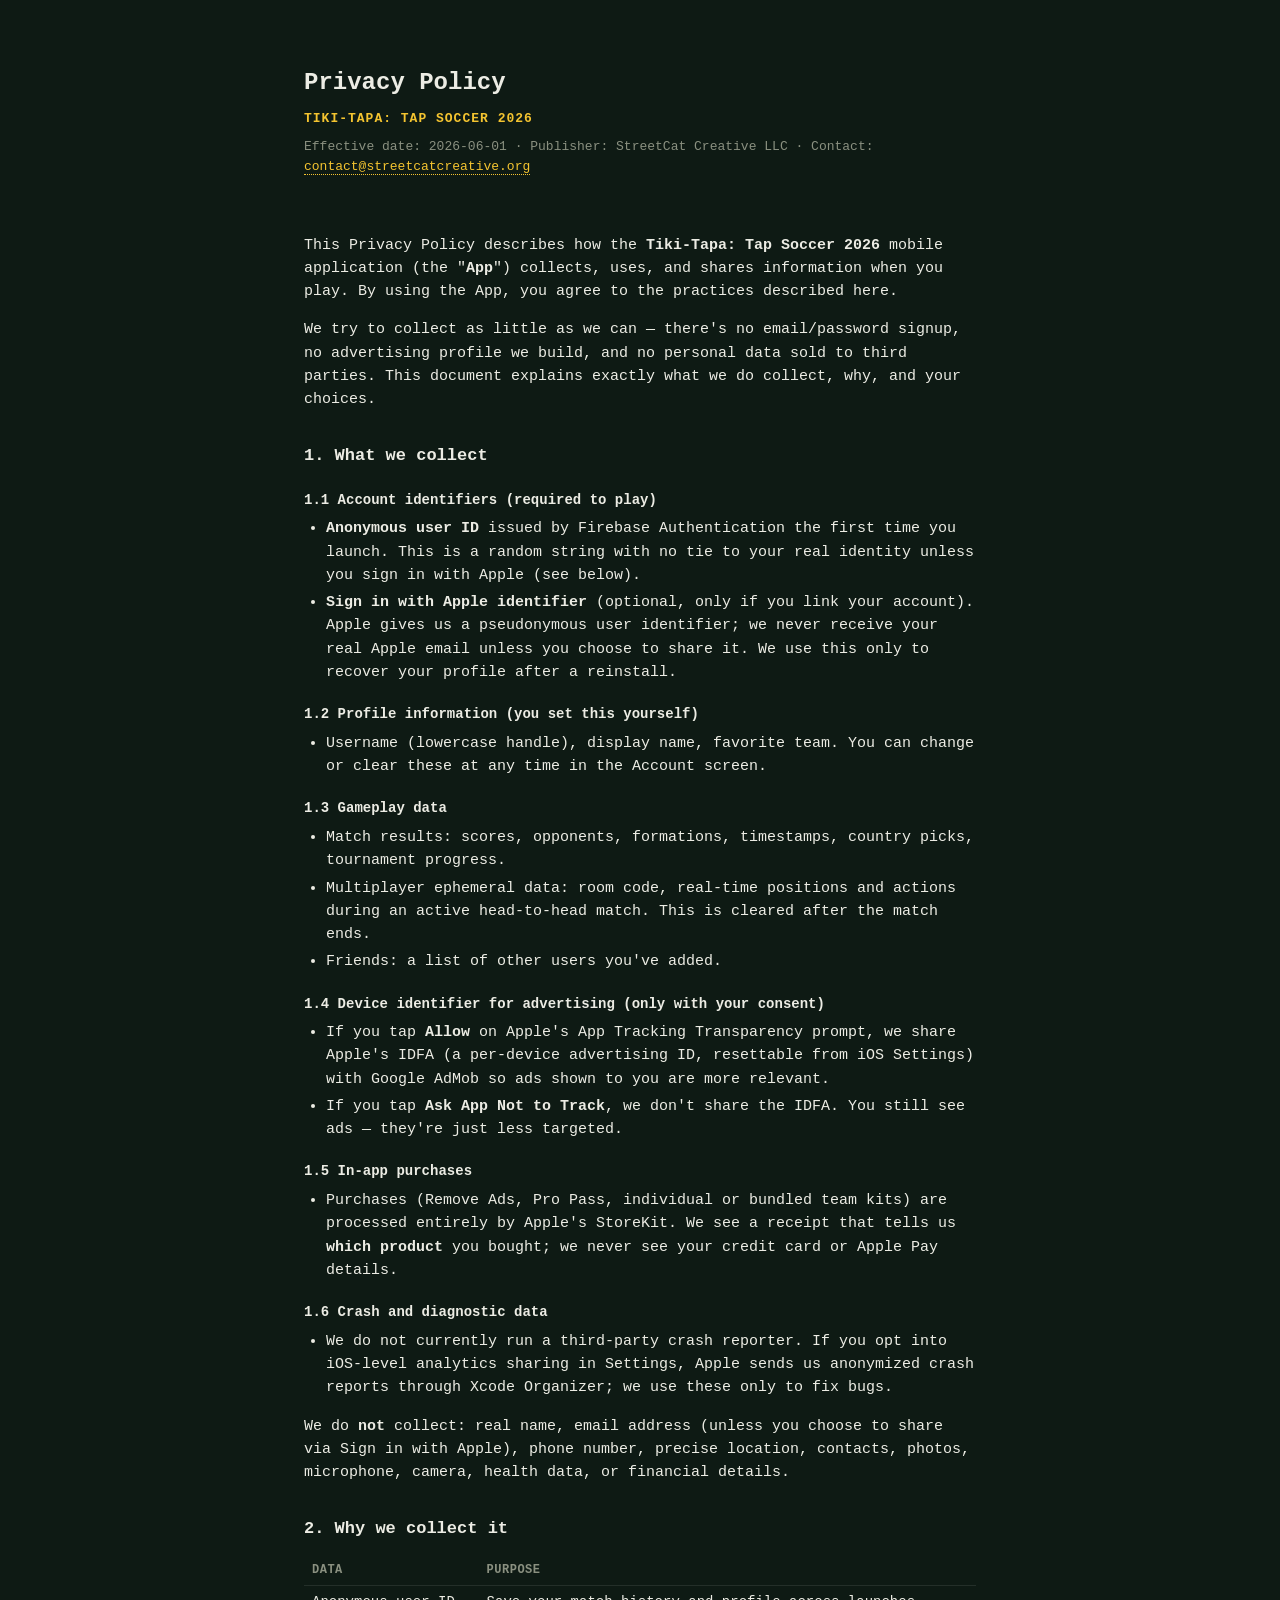
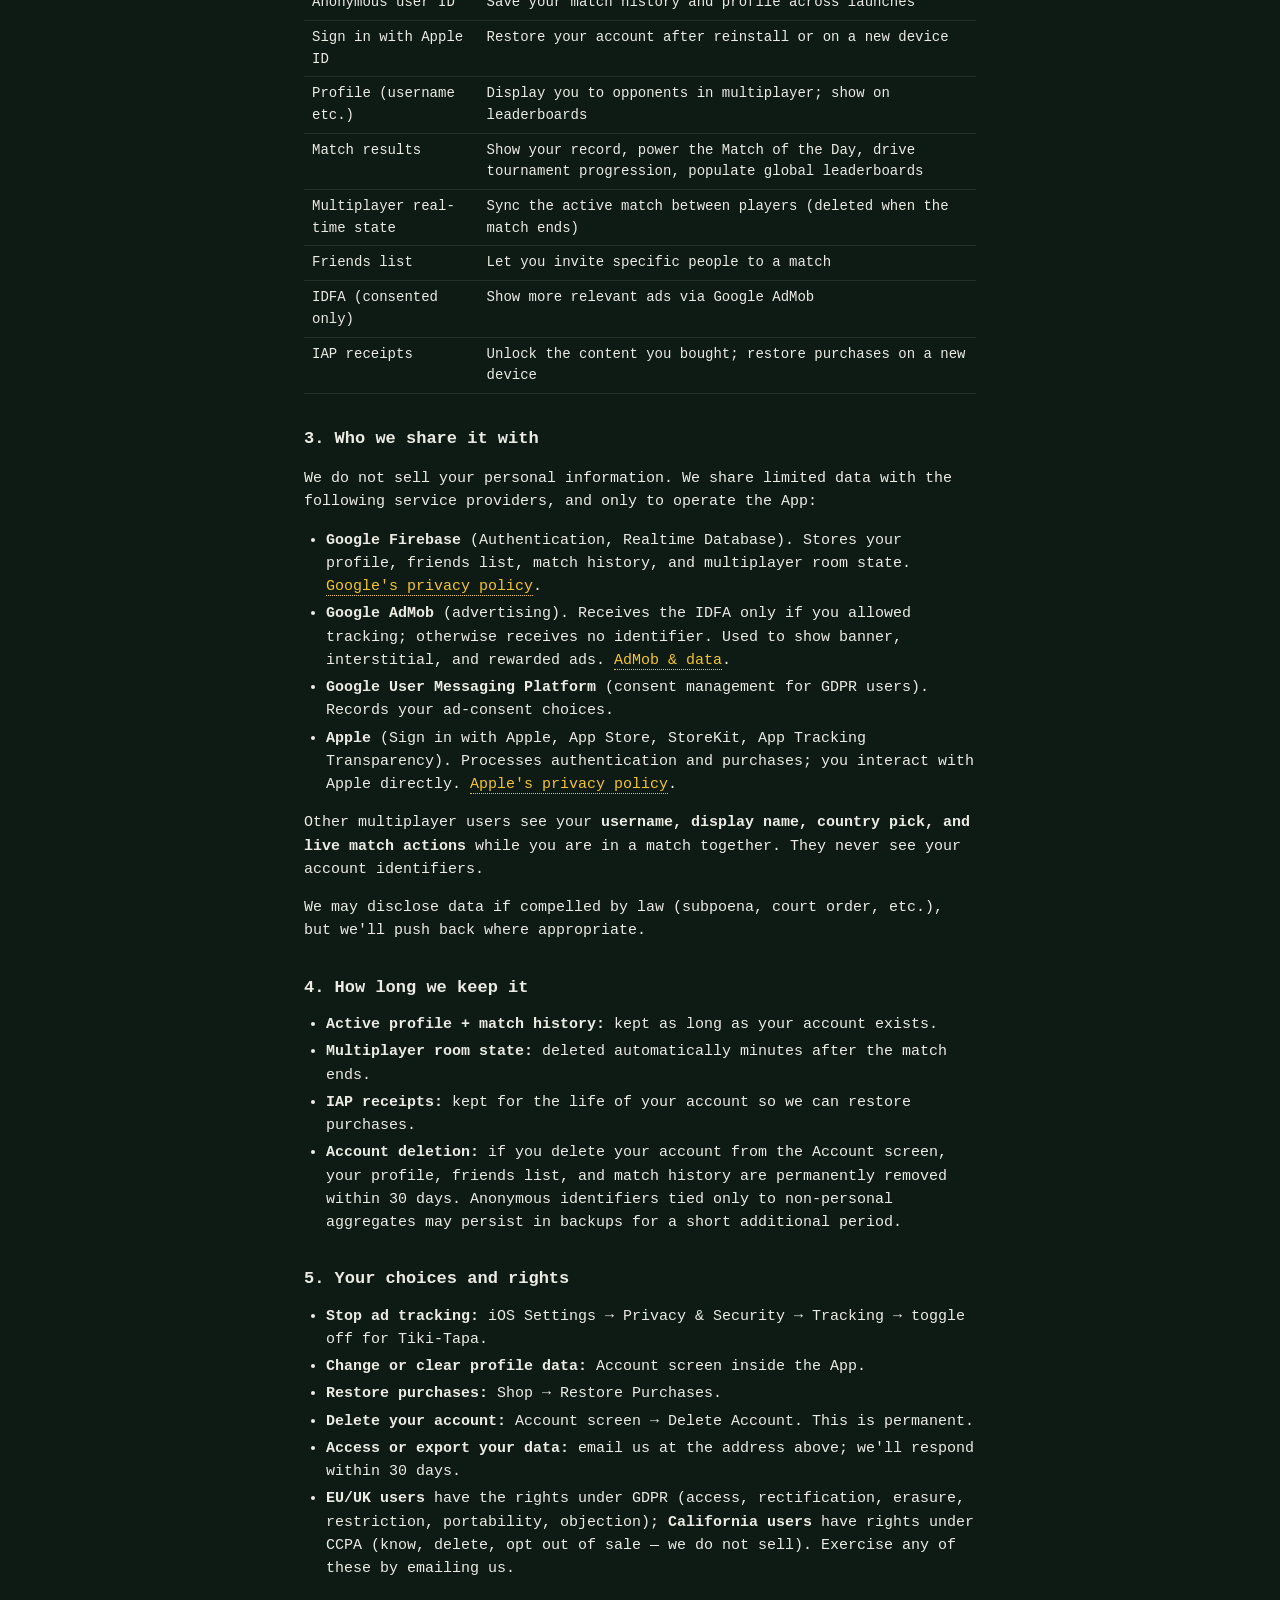
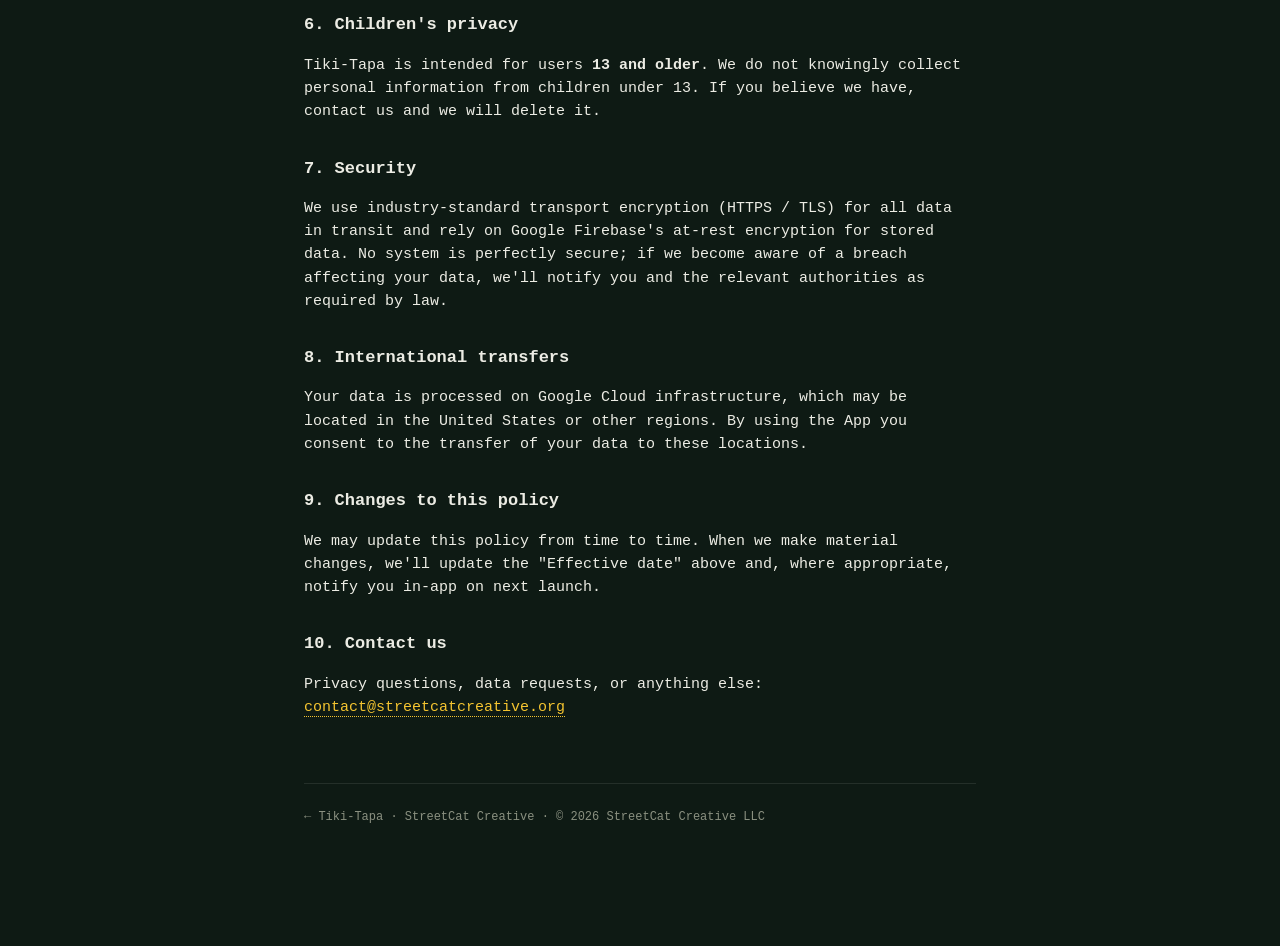
==== tikitapa/privacy.html @ 46bbc490 "Initial site: LLC landing + Tiki-Tapa page + privacy policy" ====
<!DOCTYPE html>
<html lang="en">
<head>
  <meta charset="UTF-8">
  <meta name="viewport" content="width=device-width, initial-scale=1.0">
  <title>Privacy Policy — Tiki-Tapa: Tap Soccer 2026</title>
  <meta name="description" content="How Tiki-Tapa: Tap Soccer 2026 collects, uses, and shares information.">
  <meta name="theme-color" content="#0e1a14">
  <link rel="stylesheet" href="/styles.css">
</head>
<body>
  <div class="container policy">
    <header class="header">
      <h1>Privacy Policy</h1>
      <p class="tagline">Tiki-Tapa: Tap Soccer 2026</p>
      <p class="effective">
        Effective date: 2026-06-01 ·
        Publisher: StreetCat Creative LLC ·
        Contact: <a href="mailto:contact@streetcatcreative.org">contact@streetcatcreative.org</a>
      </p>
    </header>

    <p>
      This Privacy Policy describes how the <strong>Tiki-Tapa: Tap Soccer 2026</strong> mobile
      application (the &quot;<strong>App</strong>&quot;) collects, uses, and shares information when you play.
      By using the App, you agree to the practices described here.
    </p>

    <p>
      We try to collect as little as we can — there's no email/password signup, no advertising profile we
      build, and no personal data sold to third parties. This document explains exactly what we do collect,
      why, and your choices.
    </p>

    <h2>1. What we collect</h2>

    <h3>1.1 Account identifiers (required to play)</h3>
    <ul>
      <li><strong>Anonymous user ID</strong> issued by Firebase Authentication the first time you launch.
        This is a random string with no tie to your real identity unless you sign in with Apple (see below).</li>
      <li><strong>Sign in with Apple identifier</strong> (optional, only if you link your account). Apple
        gives us a pseudonymous user identifier; we never receive your real Apple email unless you choose
        to share it. We use this only to recover your profile after a reinstall.</li>
    </ul>

    <h3>1.2 Profile information (you set this yourself)</h3>
    <ul>
      <li>Username (lowercase handle), display name, favorite team. You can change or clear these at any
        time in the Account screen.</li>
    </ul>

    <h3>1.3 Gameplay data</h3>
    <ul>
      <li>Match results: scores, opponents, formations, timestamps, country picks, tournament progress.</li>
      <li>Multiplayer ephemeral data: room code, real-time positions and actions during an active
        head-to-head match. This is cleared after the match ends.</li>
      <li>Friends: a list of other users you've added.</li>
    </ul>

    <h3>1.4 Device identifier for advertising (only with your consent)</h3>
    <ul>
      <li>If you tap <strong>Allow</strong> on Apple's App Tracking Transparency prompt, we share Apple's
        IDFA (a per-device advertising ID, resettable from iOS Settings) with Google AdMob so ads shown
        to you are more relevant.</li>
      <li>If you tap <strong>Ask App Not to Track</strong>, we don't share the IDFA. You still see
        ads — they're just less targeted.</li>
    </ul>

    <h3>1.5 In-app purchases</h3>
    <ul>
      <li>Purchases (Remove Ads, Pro Pass, individual or bundled team kits) are processed entirely by
        Apple's StoreKit. We see a receipt that tells us <strong>which product</strong> you bought; we never
        see your credit card or Apple Pay details.</li>
    </ul>

    <h3>1.6 Crash and diagnostic data</h3>
    <ul>
      <li>We do not currently run a third-party crash reporter. If you opt into iOS-level analytics
        sharing in Settings, Apple sends us anonymized crash reports through Xcode Organizer; we use
        these only to fix bugs.</li>
    </ul>

    <p>
      We do <strong>not</strong> collect: real name, email address (unless you choose to share via
      Sign in with Apple), phone number, precise location, contacts, photos, microphone, camera,
      health data, or financial details.
    </p>

    <h2>2. Why we collect it</h2>
    <table>
      <thead>
        <tr><th>Data</th><th>Purpose</th></tr>
      </thead>
      <tbody>
        <tr><td>Anonymous user ID</td><td>Save your match history and profile across launches</td></tr>
        <tr><td>Sign in with Apple ID</td><td>Restore your account after reinstall or on a new device</td></tr>
        <tr><td>Profile (username etc.)</td><td>Display you to opponents in multiplayer; show on leaderboards</td></tr>
        <tr><td>Match results</td><td>Show your record, power the Match of the Day, drive tournament progression, populate global leaderboards</td></tr>
        <tr><td>Multiplayer real-time state</td><td>Sync the active match between players (deleted when the match ends)</td></tr>
        <tr><td>Friends list</td><td>Let you invite specific people to a match</td></tr>
        <tr><td>IDFA (consented only)</td><td>Show more relevant ads via Google AdMob</td></tr>
        <tr><td>IAP receipts</td><td>Unlock the content you bought; restore purchases on a new device</td></tr>
      </tbody>
    </table>

    <h2>3. Who we share it with</h2>
    <p>
      We do not sell your personal information. We share limited data with the following service providers,
      and only to operate the App:
    </p>
    <ul>
      <li><strong>Google Firebase</strong> (Authentication, Realtime Database). Stores your profile,
        friends list, match history, and multiplayer room state.
        <a href="https://policies.google.com/privacy" rel="noopener">Google's privacy policy</a>.</li>
      <li><strong>Google AdMob</strong> (advertising). Receives the IDFA only if you allowed tracking;
        otherwise receives no identifier. Used to show banner, interstitial, and rewarded ads.
        <a href="https://support.google.com/admob/answer/6128543" rel="noopener">AdMob &amp; data</a>.</li>
      <li><strong>Google User Messaging Platform</strong> (consent management for GDPR users). Records
        your ad-consent choices.</li>
      <li><strong>Apple</strong> (Sign in with Apple, App Store, StoreKit, App Tracking Transparency).
        Processes authentication and purchases; you interact with Apple directly.
        <a href="https://www.apple.com/legal/privacy/" rel="noopener">Apple's privacy policy</a>.</li>
    </ul>
    <p>
      Other multiplayer users see your <strong>username, display name, country pick, and live match actions</strong>
      while you are in a match together. They never see your account identifiers.
    </p>
    <p>
      We may disclose data if compelled by law (subpoena, court order, etc.), but we'll push back where appropriate.
    </p>

    <h2>4. How long we keep it</h2>
    <ul>
      <li><strong>Active profile + match history:</strong> kept as long as your account exists.</li>
      <li><strong>Multiplayer room state:</strong> deleted automatically minutes after the match ends.</li>
      <li><strong>IAP receipts:</strong> kept for the life of your account so we can restore purchases.</li>
      <li><strong>Account deletion:</strong> if you delete your account from the Account screen, your
        profile, friends list, and match history are permanently removed within 30 days. Anonymous
        identifiers tied only to non-personal aggregates may persist in backups for a short additional period.</li>
    </ul>

    <h2>5. Your choices and rights</h2>
    <ul>
      <li><strong>Stop ad tracking:</strong> iOS Settings → Privacy &amp; Security → Tracking → toggle off
        for Tiki-Tapa.</li>
      <li><strong>Change or clear profile data:</strong> Account screen inside the App.</li>
      <li><strong>Restore purchases:</strong> Shop → Restore Purchases.</li>
      <li><strong>Delete your account:</strong> Account screen → Delete Account. This is permanent.</li>
      <li><strong>Access or export your data:</strong> email us at the address above; we'll respond
        within 30 days.</li>
      <li><strong>EU/UK users</strong> have the rights under GDPR (access, rectification, erasure,
        restriction, portability, objection); <strong>California users</strong> have rights under CCPA
        (know, delete, opt out of sale — we do not sell). Exercise any of these by emailing us.</li>
    </ul>

    <h2>6. Children's privacy</h2>
    <p>
      Tiki-Tapa is intended for users <strong>13 and older</strong>. We do not knowingly collect personal
      information from children under 13. If you believe we have, contact us and we will delete it.
    </p>

    <h2>7. Security</h2>
    <p>
      We use industry-standard transport encryption (HTTPS / TLS) for all data in transit and rely on
      Google Firebase's at-rest encryption for stored data. No system is perfectly secure; if we become
      aware of a breach affecting your data, we'll notify you and the relevant authorities as required
      by law.
    </p>

    <h2>8. International transfers</h2>
    <p>
      Your data is processed on Google Cloud infrastructure, which may be located in the United States
      or other regions. By using the App you consent to the transfer of your data to these locations.
    </p>

    <h2>9. Changes to this policy</h2>
    <p>
      We may update this policy from time to time. When we make material changes, we'll update the
      &quot;Effective date&quot; above and, where appropriate, notify you in-app on next launch.
    </p>

    <h2>10. Contact us</h2>
    <p>
      Privacy questions, data requests, or anything else:
      <a href="mailto:contact@streetcatcreative.org">contact@streetcatcreative.org</a>
    </p>

    <footer class="footer">
      <a href="/tikitapa/">← Tiki-Tapa</a> ·
      <a href="/">StreetCat Creative</a> ·
      © 2026 StreetCat Creative LLC
    </footer>
  </div>
</body>
</html>
---- styles.css ----
/* StreetCat Creative — shared styles
 *
 * Single CSS file for the whole site. No framework, no build step. Edit and push.
 * Palette is intentionally close to (but distinct from) the Tiki-Tapa app's UI so
 * the studio site feels related without literally being the game.
 */

:root {
  --bg:        #0e1a14;     /* deep dark green-black */
  --bg-card:   rgba(255, 255, 255, 0.04);
  --border:    rgba(255, 255, 255, 0.09);
  --text:      #ECECE4;
  --text-dim:  #8A9080;
  --accent:    #F4C430;     /* warm yellow */
  --link:      #F4C430;
  --link-hover:#FFE066;
}

* { box-sizing: border-box; }

html, body {
  margin: 0;
  padding: 0;
  background: var(--bg);
  color: var(--text);
  font-family: 'JetBrains Mono', ui-monospace, 'SF Mono', Menlo, Monaco, Consolas, monospace;
  font-size: 15px;
  line-height: 1.55;
  -webkit-font-smoothing: antialiased;
}

a {
  color: var(--link);
  text-decoration: none;
  border-bottom: 1px dotted var(--link);
  transition: color 0.15s, border-color 0.15s;
}
a:hover { color: var(--link-hover); border-color: var(--link-hover); }

.container {
  max-width: 720px;
  margin: 0 auto;
  padding: 64px 24px 96px;
}

.header { margin-bottom: 56px; }
.brand {
  font-size: 28px;
  font-weight: 800;
  letter-spacing: 0.5px;
  margin: 0 0 4px;
}
.tagline {
  color: var(--accent);
  font-size: 13px;
  font-weight: 600;
  letter-spacing: 1px;
  text-transform: uppercase;
  margin: 0;
}

.section { margin-bottom: 48px; }
.section h2 {
  font-size: 12px;
  font-weight: 700;
  letter-spacing: 1.5px;
  color: var(--text-dim);
  text-transform: uppercase;
  margin: 0 0 16px;
}

.lede {
  font-size: 17px;
  line-height: 1.6;
  margin: 0 0 16px;
}

.card {
  background: var(--bg-card);
  border: 1px solid var(--border);
  border-radius: 10px;
  padding: 20px;
  margin-bottom: 12px;
}
.card h3 {
  margin: 0 0 4px;
  font-size: 18px;
  font-weight: 700;
}
.card .meta {
  color: var(--text-dim);
  font-size: 12px;
  letter-spacing: 0.5px;
  text-transform: uppercase;
  margin: 0 0 12px;
}
.card p { margin: 0 0 12px; }
.card p:last-child { margin-bottom: 0; }

.status {
  display: inline-block;
  font-size: 11px;
  font-weight: 700;
  letter-spacing: 1px;
  text-transform: uppercase;
  padding: 4px 10px;
  border-radius: 4px;
  background: rgba(244, 196, 48, 0.15);
  color: var(--accent);
  border: 1px solid rgba(244, 196, 48, 0.35);
}

.divider {
  border: 0;
  border-top: 1px solid var(--border);
  margin: 48px 0;
}

.footer {
  color: var(--text-dim);
  font-size: 12px;
  margin-top: 64px;
  border-top: 1px solid var(--border);
  padding-top: 24px;
}
.footer a { color: var(--text-dim); border-bottom-color: transparent; }
.footer a:hover { color: var(--text); border-bottom-color: var(--text-dim); }

/* Privacy policy body — typographic restyle for long-form */
.policy h1 { font-size: 24px; margin: 0 0 8px; }
.policy h2 {
  text-transform: none;
  letter-spacing: 0;
  color: var(--text);
  font-size: 17px;
  margin-top: 32px;
  margin-bottom: 12px;
}
.policy h3 {
  font-size: 14px;
  margin-top: 20px;
  margin-bottom: 6px;
}
.policy ul, .policy ol { padding-left: 22px; margin: 0 0 12px; }
.policy li { margin-bottom: 4px; }
.policy table {
  border-collapse: collapse;
  width: 100%;
  margin: 12px 0;
  font-size: 14px;
}
.policy th, .policy td {
  text-align: left;
  padding: 6px 8px;
  border-bottom: 1px solid var(--border);
  vertical-align: top;
}
.policy th { color: var(--text-dim); font-weight: 700; font-size: 12px; text-transform: uppercase; letter-spacing: 0.5px; }
.policy .effective { color: var(--text-dim); font-size: 13px; margin: 8px 0 24px; }

@media (max-width: 520px) {
  .container { padding: 40px 18px 64px; }
  .brand { font-size: 24px; }
  .lede { font-size: 16px; }
}
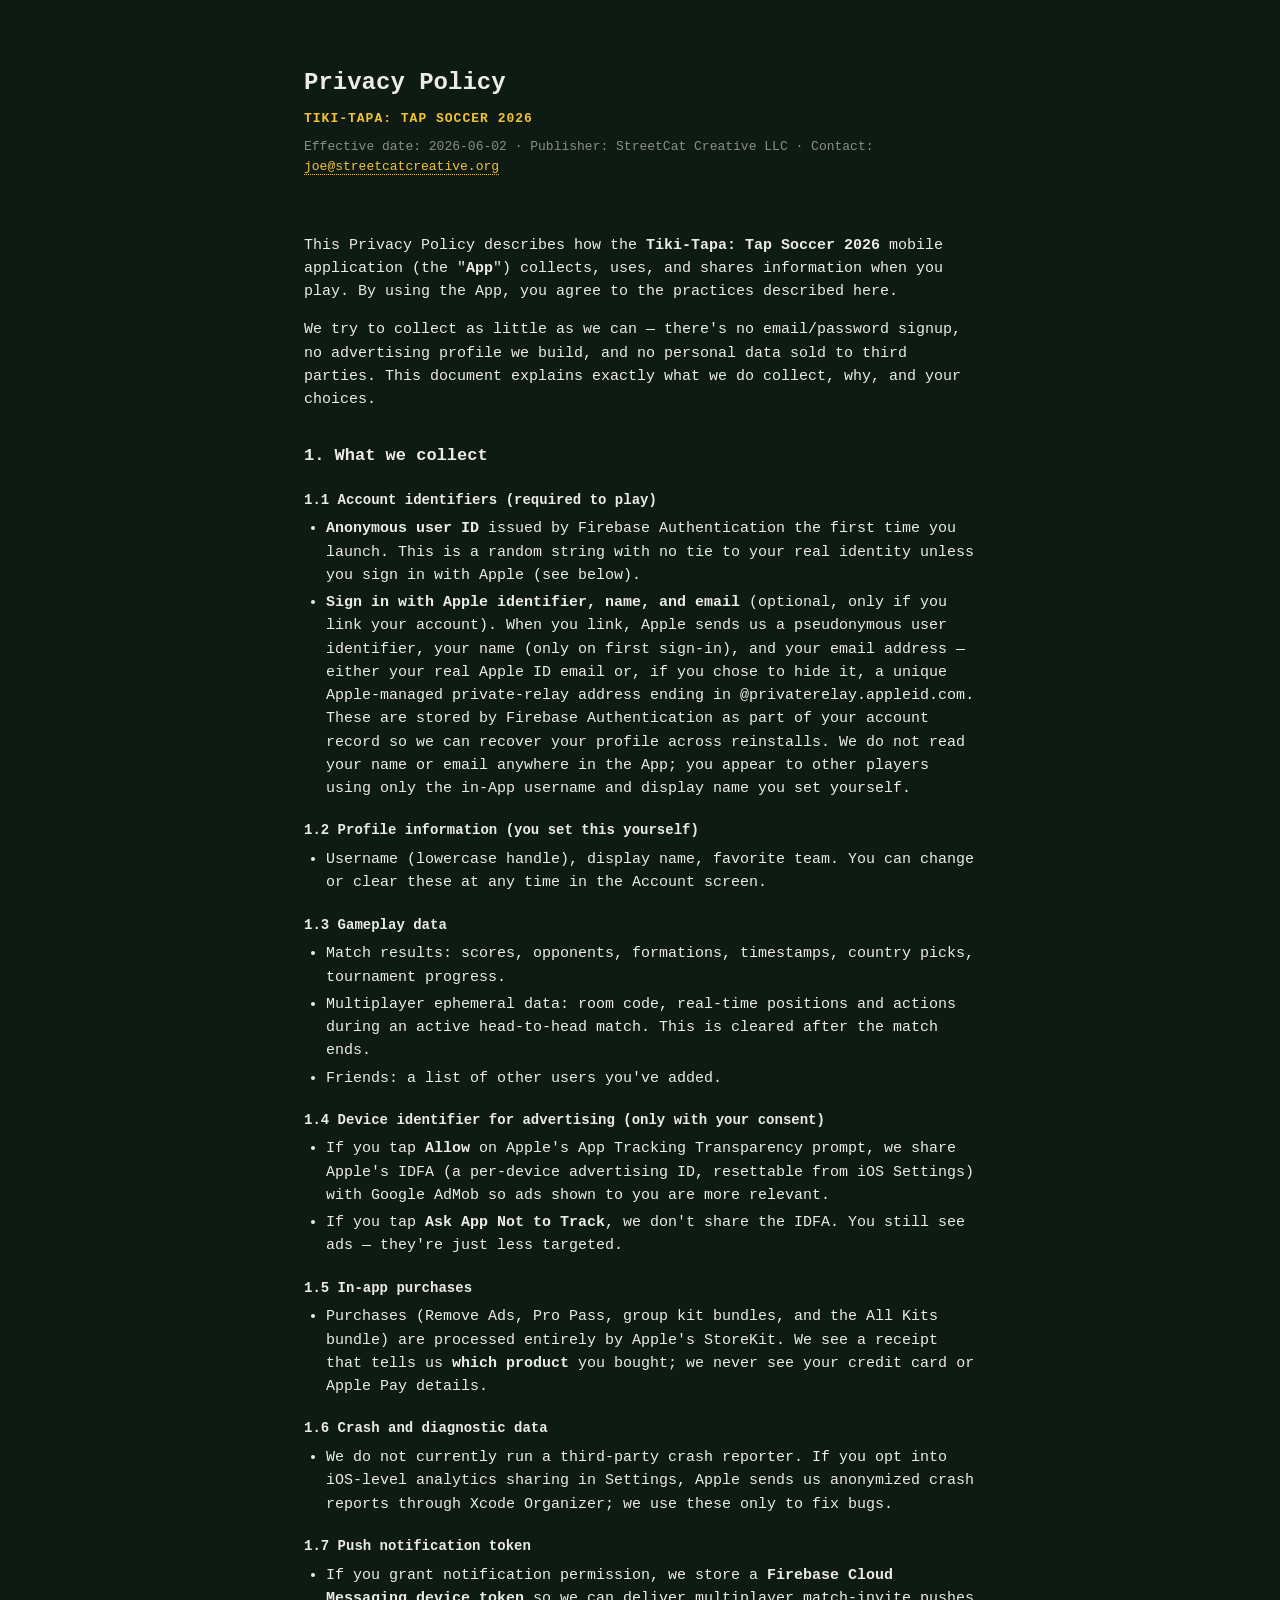
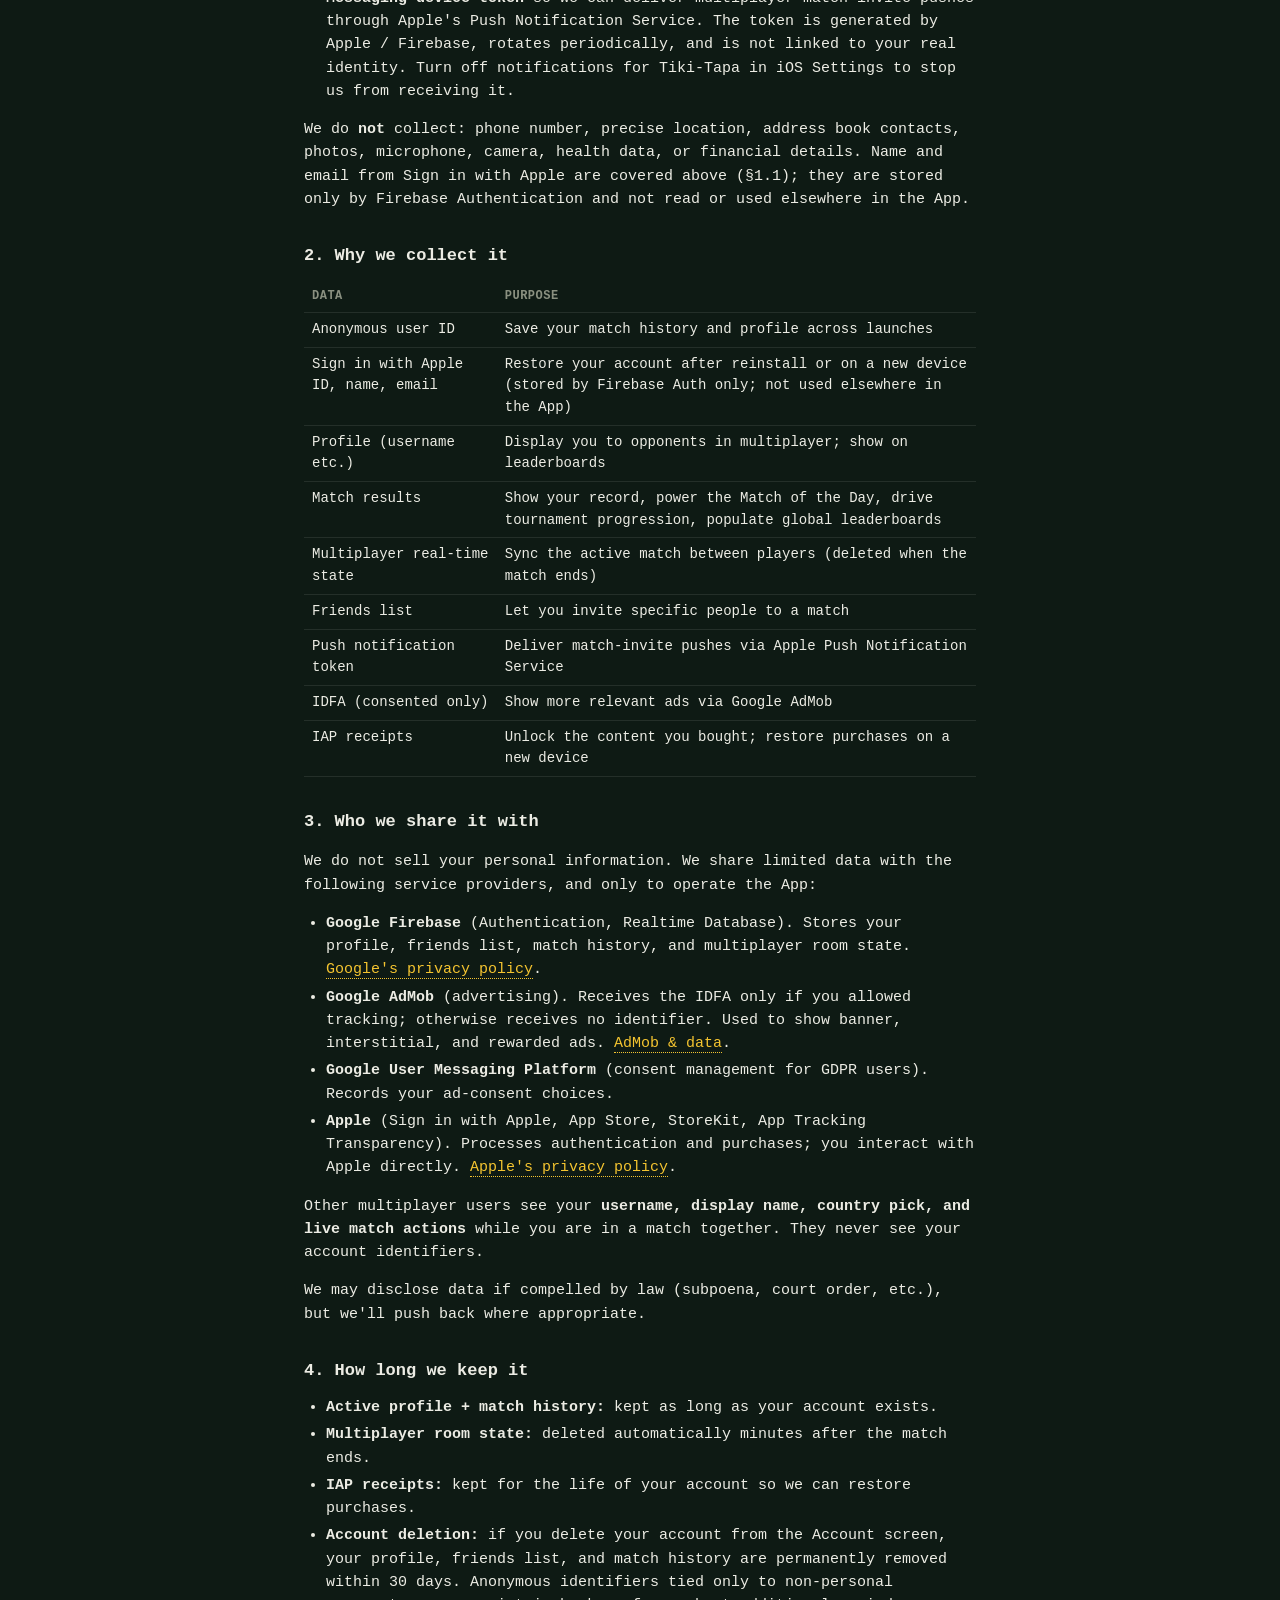
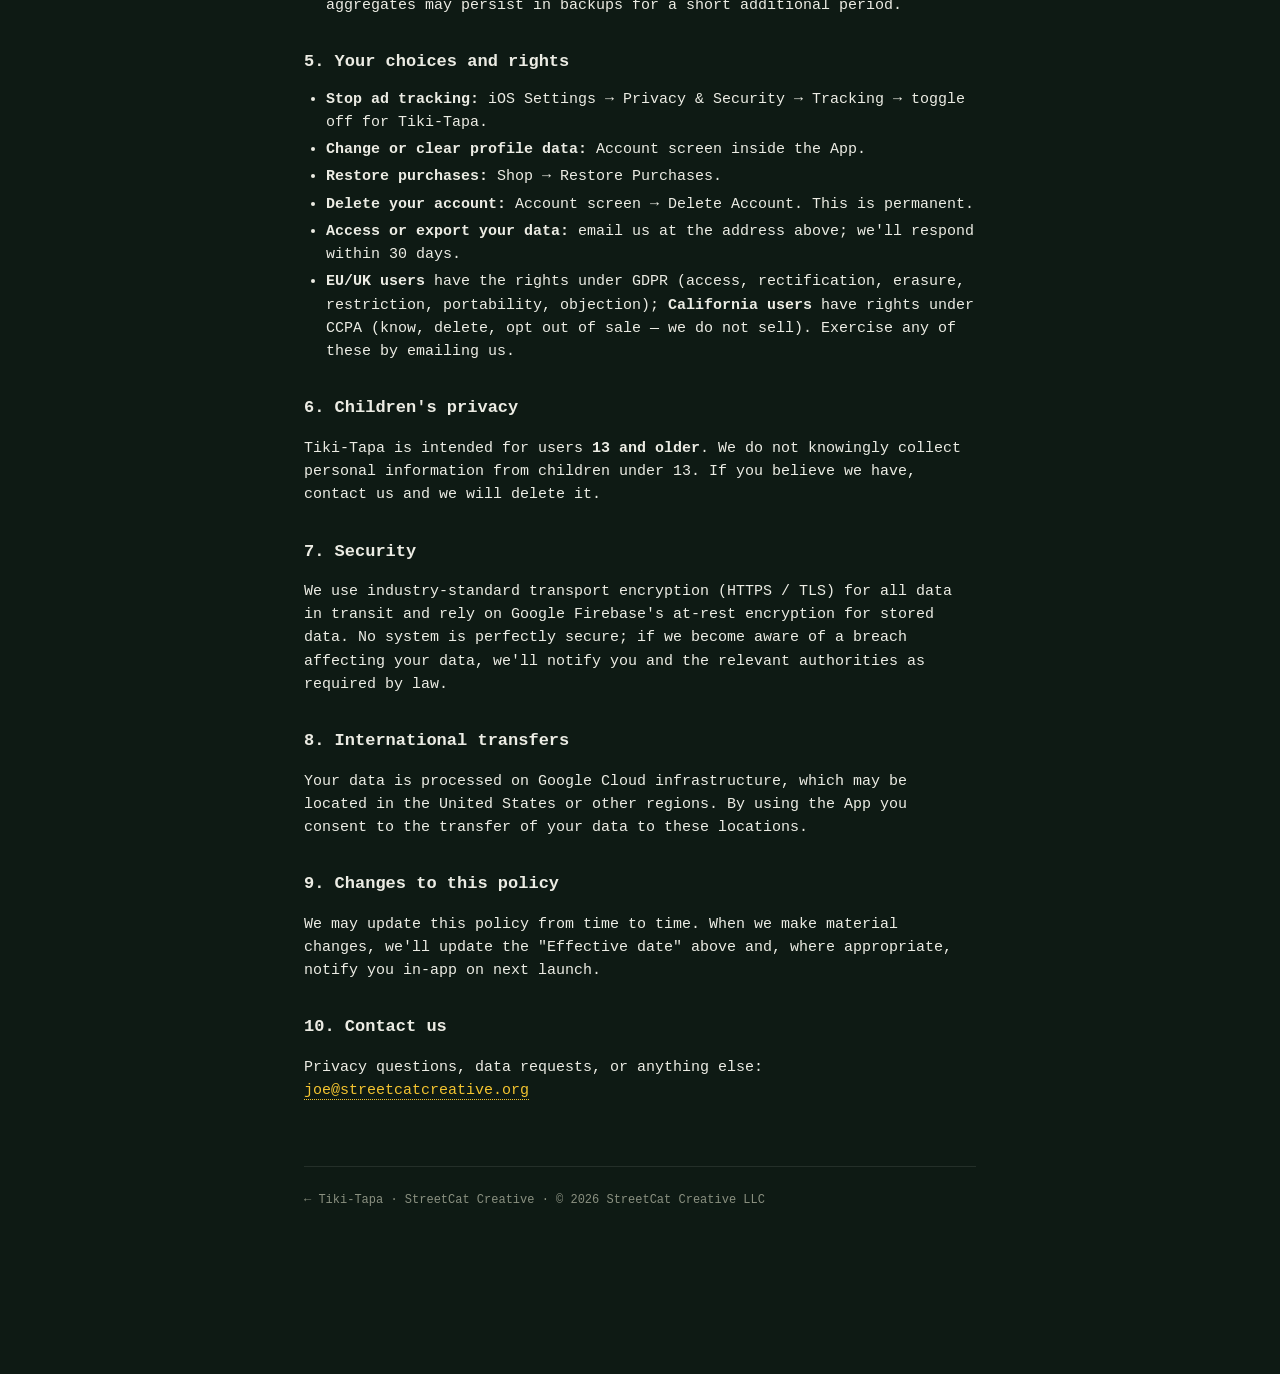
==== commit 33cc9013: "Update privacy policy + activate app-ads.txt - Privacy: bump effective date, switch contact to joe@s" ====
--- a/tikitapa/privacy.html
+++ b/tikitapa/privacy.html
@@ -14,9 +14,9 @@
       <h1>Privacy Policy</h1>
       <p class="tagline">Tiki-Tapa: Tap Soccer 2026</p>
       <p class="effective">
-        Effective date: 2026-06-01 ·
+        Effective date: 2026-06-02 ·
         Publisher: StreetCat Creative LLC ·
-        Contact: <a href="mailto:contact@streetcatcreative.org">contact@streetcatcreative.org</a>
+        Contact: <a href="mailto:joe@streetcatcreative.org">joe@streetcatcreative.org</a>
       </p>
     </header>
 
@@ -38,9 +38,13 @@
     <ul>
       <li><strong>Anonymous user ID</strong> issued by Firebase Authentication the first time you launch.
         This is a random string with no tie to your real identity unless you sign in with Apple (see below).</li>
-      <li><strong>Sign in with Apple identifier</strong> (optional, only if you link your account). Apple
-        gives us a pseudonymous user identifier; we never receive your real Apple email unless you choose
-        to share it. We use this only to recover your profile after a reinstall.</li>
+      <li><strong>Sign in with Apple identifier, name, and email</strong> (optional, only if you link
+        your account). When you link, Apple sends us a pseudonymous user identifier, your name (only
+        on first sign-in), and your email address — either your real Apple ID email or, if you chose
+        to hide it, a unique Apple-managed private-relay address ending in <code>@privaterelay.appleid.com</code>.
+        These are stored by Firebase Authentication as part of your account record so we can recover
+        your profile across reinstalls. We do not read your name or email anywhere in the App; you
+        appear to other players using only the in-App username and display name you set yourself.</li>
     </ul>
 
     <h3>1.2 Profile information (you set this yourself)</h3>
@@ -68,9 +72,9 @@
 
     <h3>1.5 In-app purchases</h3>
     <ul>
-      <li>Purchases (Remove Ads, Pro Pass, individual or bundled team kits) are processed entirely by
-        Apple's StoreKit. We see a receipt that tells us <strong>which product</strong> you bought; we never
-        see your credit card or Apple Pay details.</li>
+      <li>Purchases (Remove Ads, Pro Pass, group kit bundles, and the All Kits bundle) are processed
+        entirely by Apple's StoreKit. We see a receipt that tells us <strong>which product</strong> you
+        bought; we never see your credit card or Apple Pay details.</li>
     </ul>
 
     <h3>1.6 Crash and diagnostic data</h3>
@@ -80,10 +84,20 @@
         these only to fix bugs.</li>
     </ul>
 
-    <p>
-      We do <strong>not</strong> collect: real name, email address (unless you choose to share via
-      Sign in with Apple), phone number, precise location, contacts, photos, microphone, camera,
-      health data, or financial details.
+    <h3>1.7 Push notification token</h3>
+    <ul>
+      <li>If you grant notification permission, we store a <strong>Firebase Cloud Messaging device
+        token</strong> so we can deliver multiplayer match-invite pushes through Apple's Push
+        Notification Service. The token is generated by Apple / Firebase, rotates periodically, and
+        is not linked to your real identity. Turn off notifications for Tiki-Tapa in iOS Settings to
+        stop us from receiving it.</li>
+    </ul>
+
+    <p>
+      We do <strong>not</strong> collect: phone number, precise location, address book contacts,
+      photos, microphone, camera, health data, or financial details. Name and email from Sign in
+      with Apple are covered above (§1.1); they are stored only by Firebase Authentication and not
+      read or used elsewhere in the App.
     </p>
 
     <h2>2. Why we collect it</h2>
@@ -93,11 +107,12 @@
       </thead>
       <tbody>
         <tr><td>Anonymous user ID</td><td>Save your match history and profile across launches</td></tr>
-        <tr><td>Sign in with Apple ID</td><td>Restore your account after reinstall or on a new device</td></tr>
+        <tr><td>Sign in with Apple ID, name, email</td><td>Restore your account after reinstall or on a new device (stored by Firebase Auth only; not used elsewhere in the App)</td></tr>
         <tr><td>Profile (username etc.)</td><td>Display you to opponents in multiplayer; show on leaderboards</td></tr>
         <tr><td>Match results</td><td>Show your record, power the Match of the Day, drive tournament progression, populate global leaderboards</td></tr>
         <tr><td>Multiplayer real-time state</td><td>Sync the active match between players (deleted when the match ends)</td></tr>
         <tr><td>Friends list</td><td>Let you invite specific people to a match</td></tr>
+        <tr><td>Push notification token</td><td>Deliver match-invite pushes via Apple Push Notification Service</td></tr>
         <tr><td>IDFA (consented only)</td><td>Show more relevant ads via Google AdMob</td></tr>
         <tr><td>IAP receipts</td><td>Unlock the content you bought; restore purchases on a new device</td></tr>
       </tbody>
@@ -182,7 +197,7 @@
     <h2>10. Contact us</h2>
     <p>
       Privacy questions, data requests, or anything else:
-      <a href="mailto:contact@streetcatcreative.org">contact@streetcatcreative.org</a>
+      <a href="mailto:joe@streetcatcreative.org">joe@streetcatcreative.org</a>
     </p>
 
     <footer class="footer">
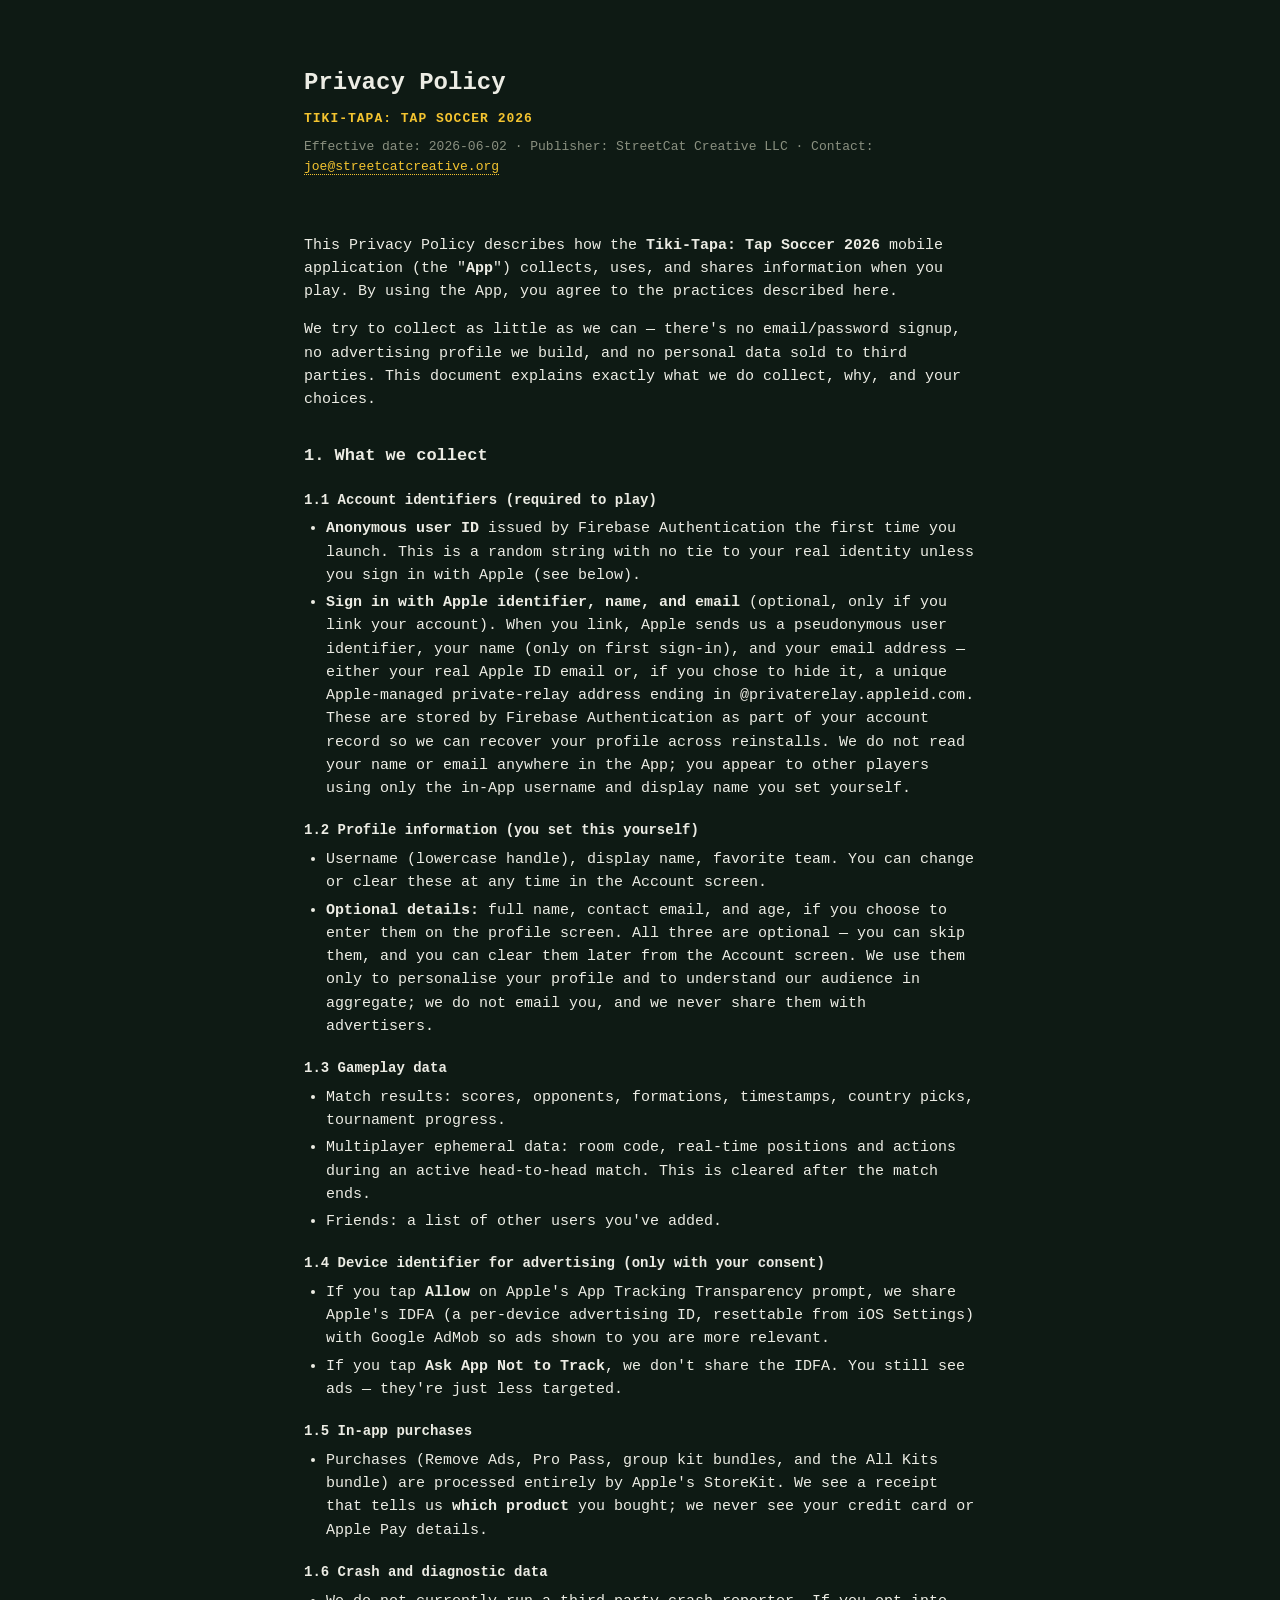
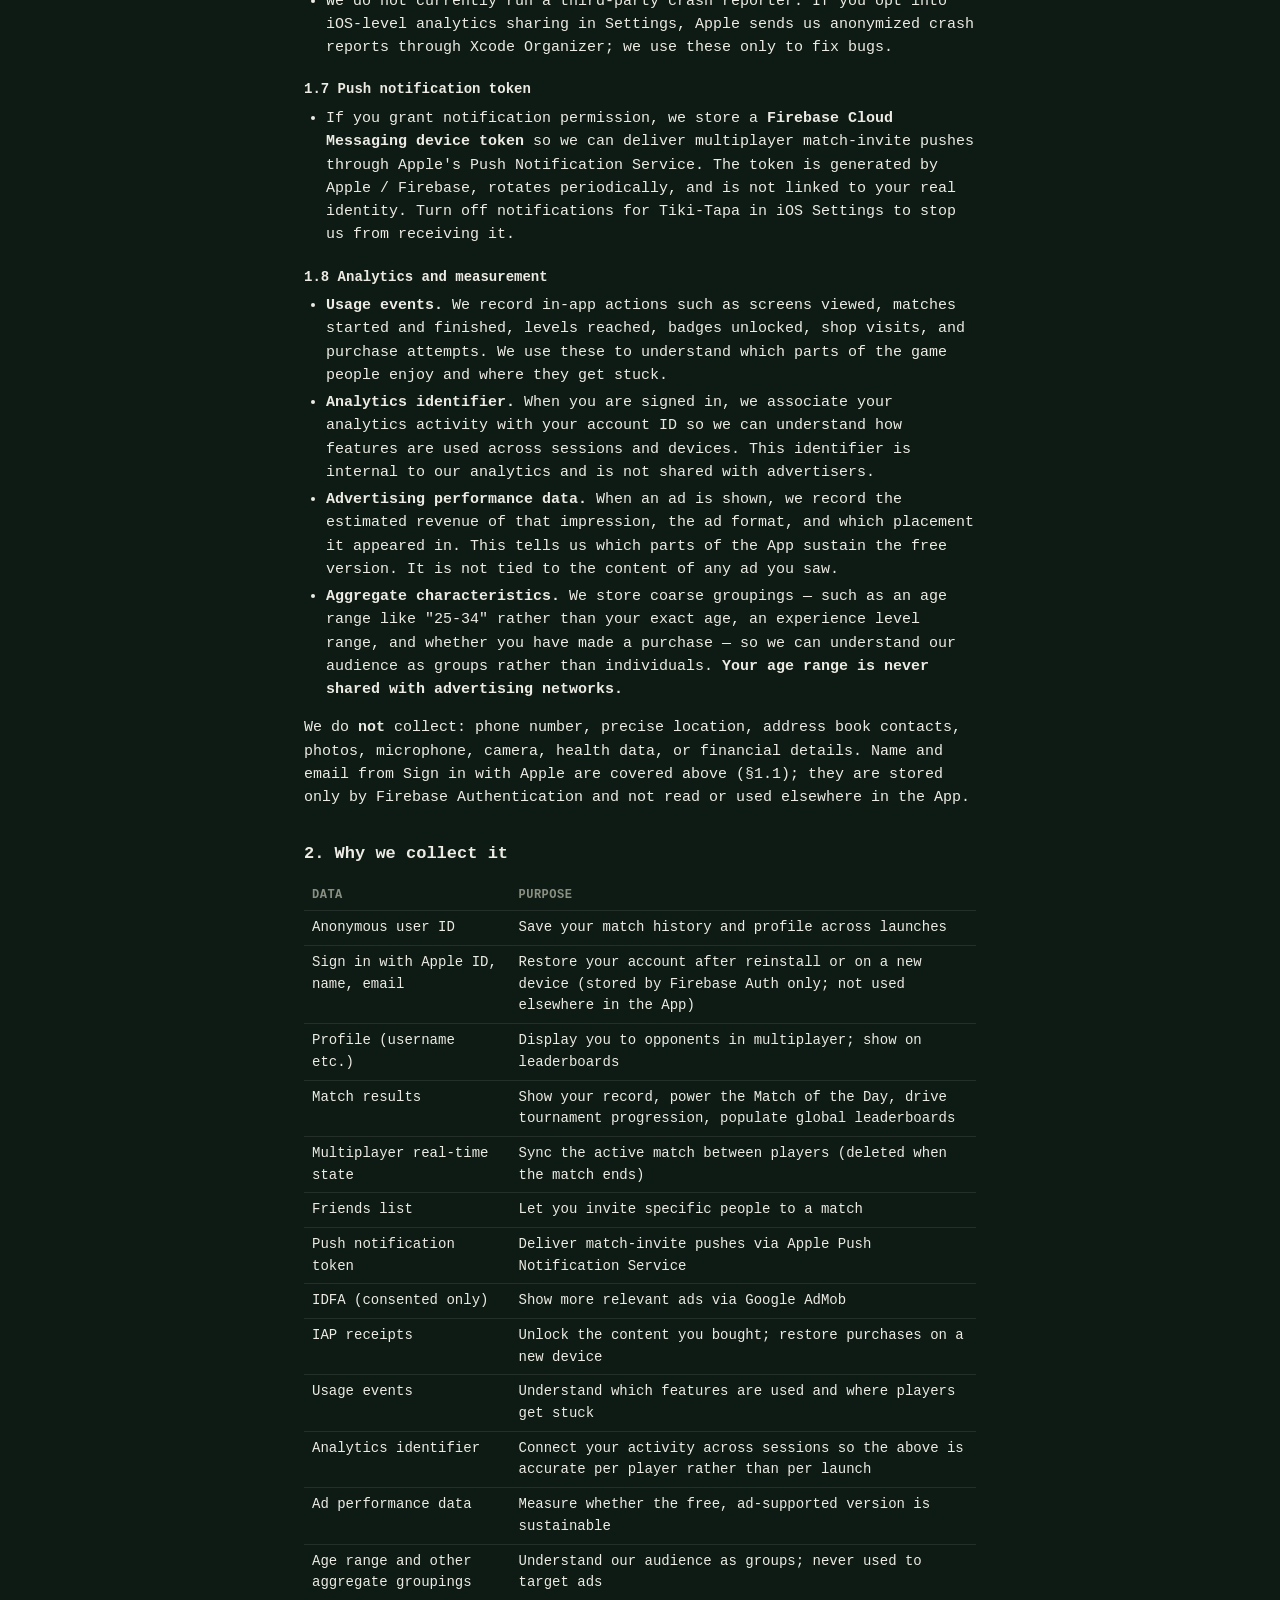
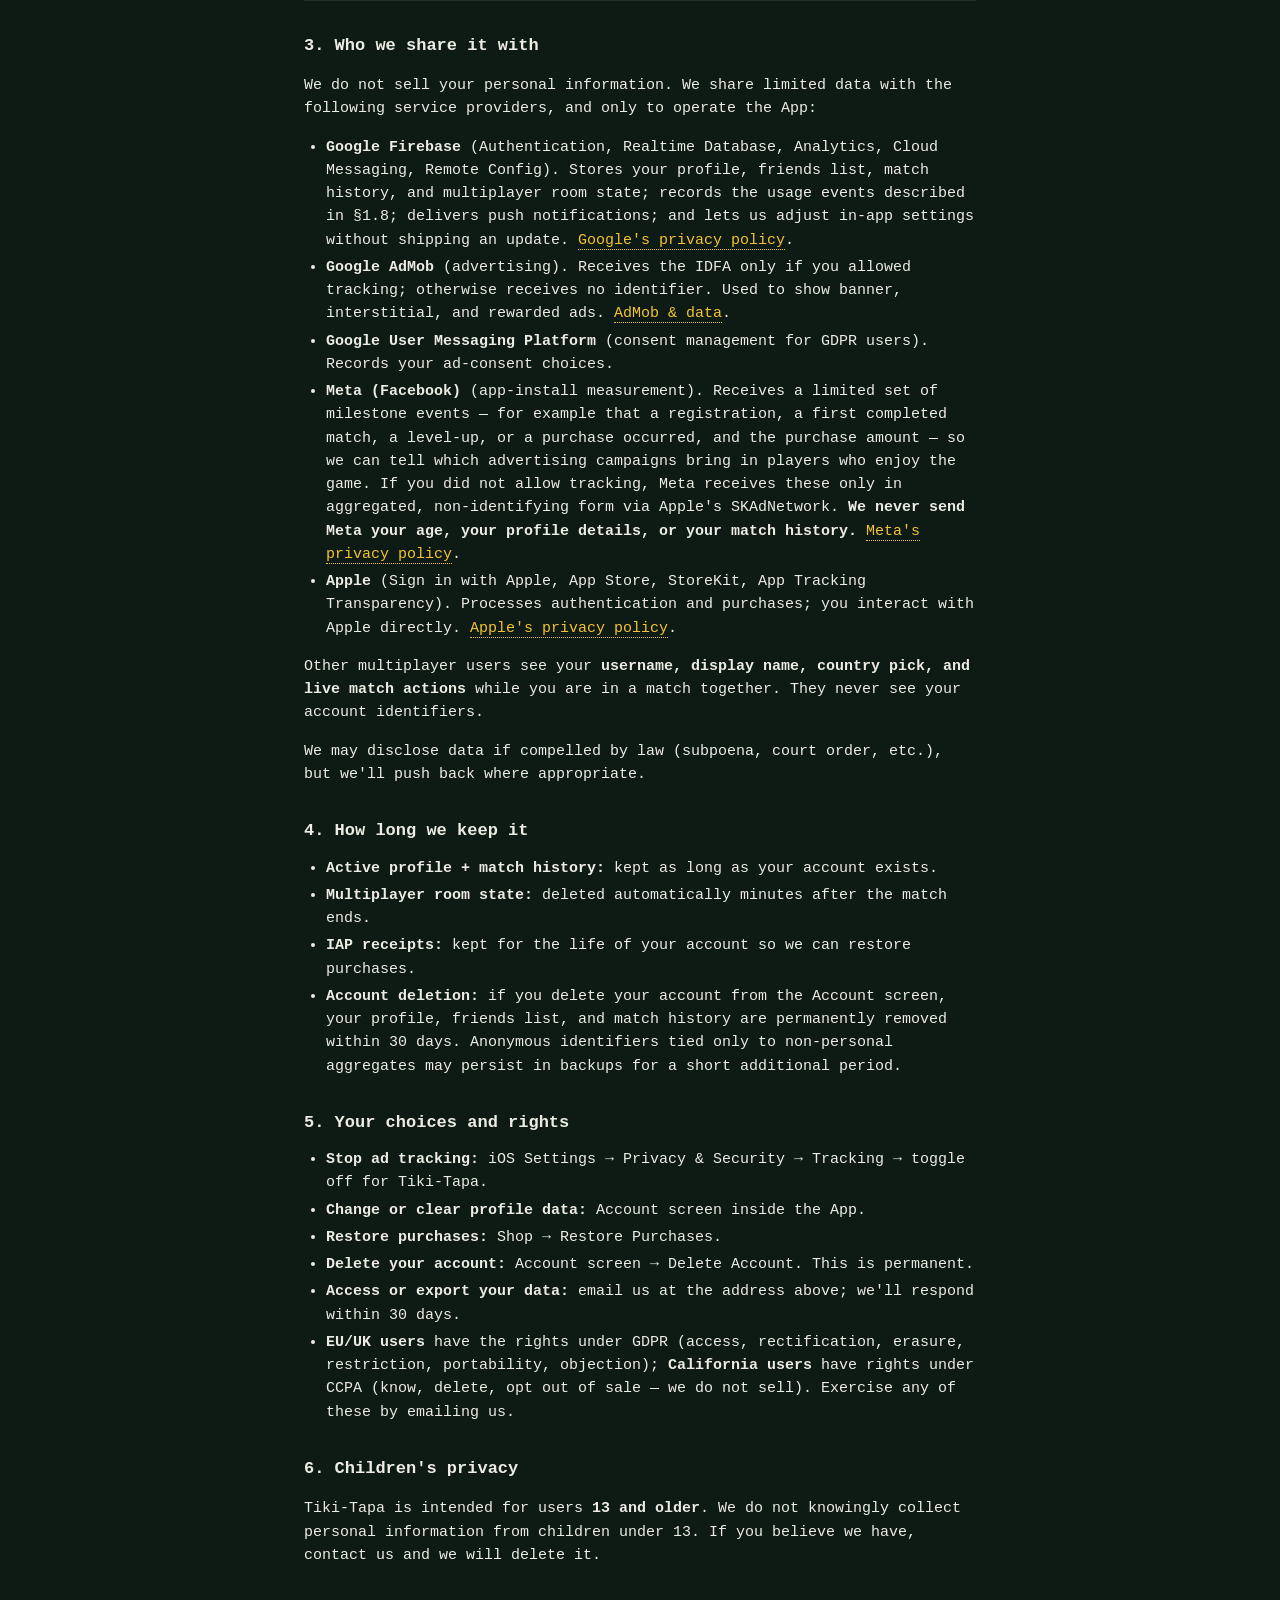
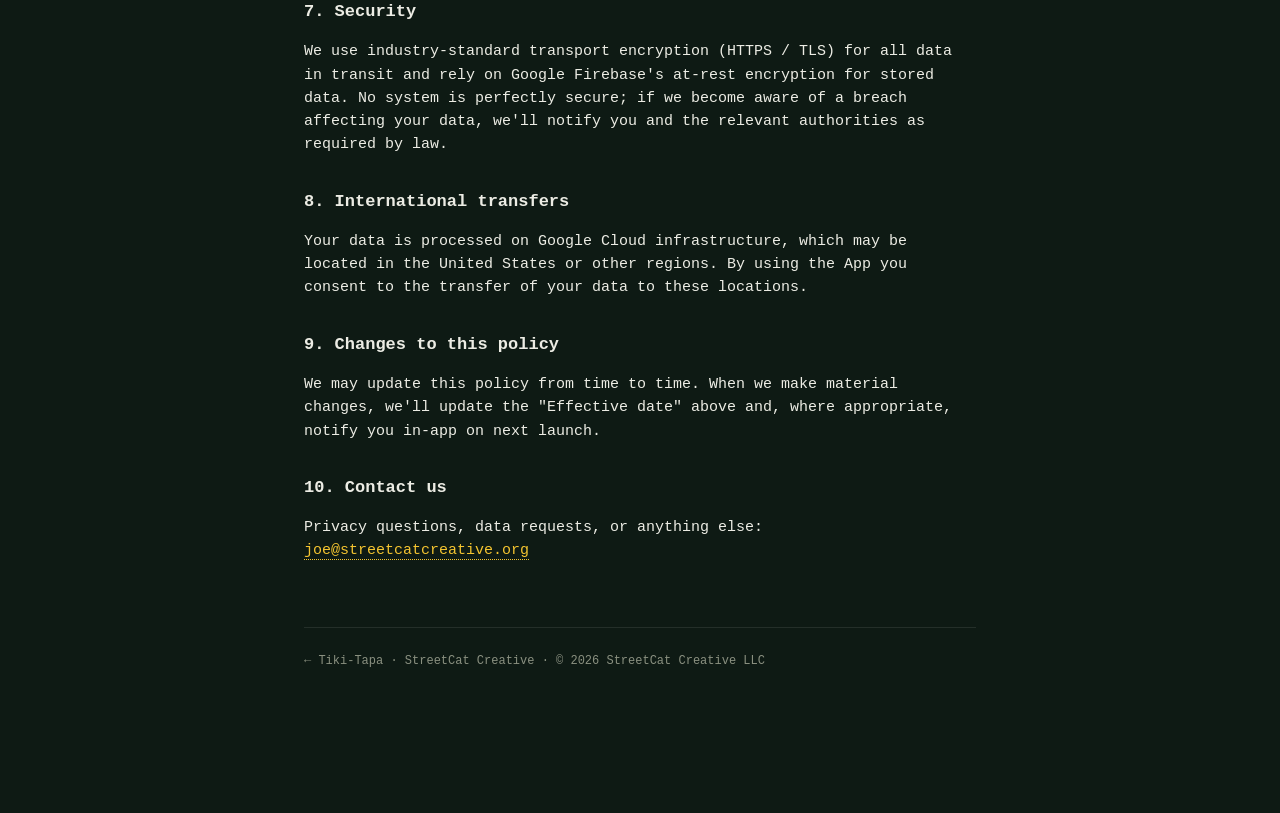
==== commit 1504de99: "Disclose Meta, analytics, and ad measurement in privacy policy" ====
--- a/tikitapa/privacy.html
+++ b/tikitapa/privacy.html
@@ -51,6 +51,10 @@
     <ul>
       <li>Username (lowercase handle), display name, favorite team. You can change or clear these at any
         time in the Account screen.</li>
+      <li><strong>Optional details:</strong> full name, contact email, and age, if you choose to enter
+        them on the profile screen. All three are optional — you can skip them, and you can clear them
+        later from the Account screen. We use them only to personalise your profile and to understand
+        our audience in aggregate; we do not email you, and we never share them with advertisers.</li>
     </ul>
 
     <h3>1.3 Gameplay data</h3>
@@ -91,6 +95,24 @@
         Notification Service. The token is generated by Apple / Firebase, rotates periodically, and
         is not linked to your real identity. Turn off notifications for Tiki-Tapa in iOS Settings to
         stop us from receiving it.</li>
+    </ul>
+
+    <h3>1.8 Analytics and measurement</h3>
+    <ul>
+      <li><strong>Usage events.</strong> We record in-app actions such as screens viewed, matches
+        started and finished, levels reached, badges unlocked, shop visits, and purchase attempts. We
+        use these to understand which parts of the game people enjoy and where they get stuck.</li>
+      <li><strong>Analytics identifier.</strong> When you are signed in, we associate your analytics
+        activity with your account ID so we can understand how features are used across sessions and
+        devices. This identifier is internal to our analytics and is not shared with advertisers.</li>
+      <li><strong>Advertising performance data.</strong> When an ad is shown, we record the estimated
+        revenue of that impression, the ad format, and which placement it appeared in. This tells us
+        which parts of the App sustain the free version. It is not tied to the content of any ad you
+        saw.</li>
+      <li><strong>Aggregate characteristics.</strong> We store coarse groupings — such as an age range
+        like "25-34" rather than your exact age, an experience level range, and whether you have made a
+        purchase — so we can understand our audience as groups rather than individuals.
+        <strong>Your age range is never shared with advertising networks.</strong></li>
     </ul>
 
     <p>
@@ -115,6 +137,10 @@
         <tr><td>Push notification token</td><td>Deliver match-invite pushes via Apple Push Notification Service</td></tr>
         <tr><td>IDFA (consented only)</td><td>Show more relevant ads via Google AdMob</td></tr>
         <tr><td>IAP receipts</td><td>Unlock the content you bought; restore purchases on a new device</td></tr>
+        <tr><td>Usage events</td><td>Understand which features are used and where players get stuck</td></tr>
+        <tr><td>Analytics identifier</td><td>Connect your activity across sessions so the above is accurate per player rather than per launch</td></tr>
+        <tr><td>Ad performance data</td><td>Measure whether the free, ad-supported version is sustainable</td></tr>
+        <tr><td>Age range and other aggregate groupings</td><td>Understand our audience as groups; never used to target ads</td></tr>
       </tbody>
     </table>
 
@@ -124,14 +150,23 @@
       and only to operate the App:
     </p>
     <ul>
-      <li><strong>Google Firebase</strong> (Authentication, Realtime Database). Stores your profile,
-        friends list, match history, and multiplayer room state.
+      <li><strong>Google Firebase</strong> (Authentication, Realtime Database, Analytics, Cloud
+        Messaging, Remote Config). Stores your profile, friends list, match history, and multiplayer
+        room state; records the usage events described in §1.8; delivers push notifications; and lets
+        us adjust in-app settings without shipping an update.
         <a href="https://policies.google.com/privacy" rel="noopener">Google's privacy policy</a>.</li>
       <li><strong>Google AdMob</strong> (advertising). Receives the IDFA only if you allowed tracking;
         otherwise receives no identifier. Used to show banner, interstitial, and rewarded ads.
         <a href="https://support.google.com/admob/answer/6128543" rel="noopener">AdMob &amp; data</a>.</li>
       <li><strong>Google User Messaging Platform</strong> (consent management for GDPR users). Records
         your ad-consent choices.</li>
+      <li><strong>Meta (Facebook)</strong> (app-install measurement). Receives a limited set of
+        milestone events — for example that a registration, a first completed match, a level-up, or a
+        purchase occurred, and the purchase amount — so we can tell which advertising campaigns bring
+        in players who enjoy the game. If you did not allow tracking, Meta receives these only in
+        aggregated, non-identifying form via Apple's SKAdNetwork. <strong>We never send Meta your age,
+        your profile details, or your match history.</strong>
+        <a href="https://www.facebook.com/privacy/policy" rel="noopener">Meta's privacy policy</a>.</li>
       <li><strong>Apple</strong> (Sign in with Apple, App Store, StoreKit, App Tracking Transparency).
         Processes authentication and purchases; you interact with Apple directly.
         <a href="https://www.apple.com/legal/privacy/" rel="noopener">Apple's privacy policy</a>.</li>
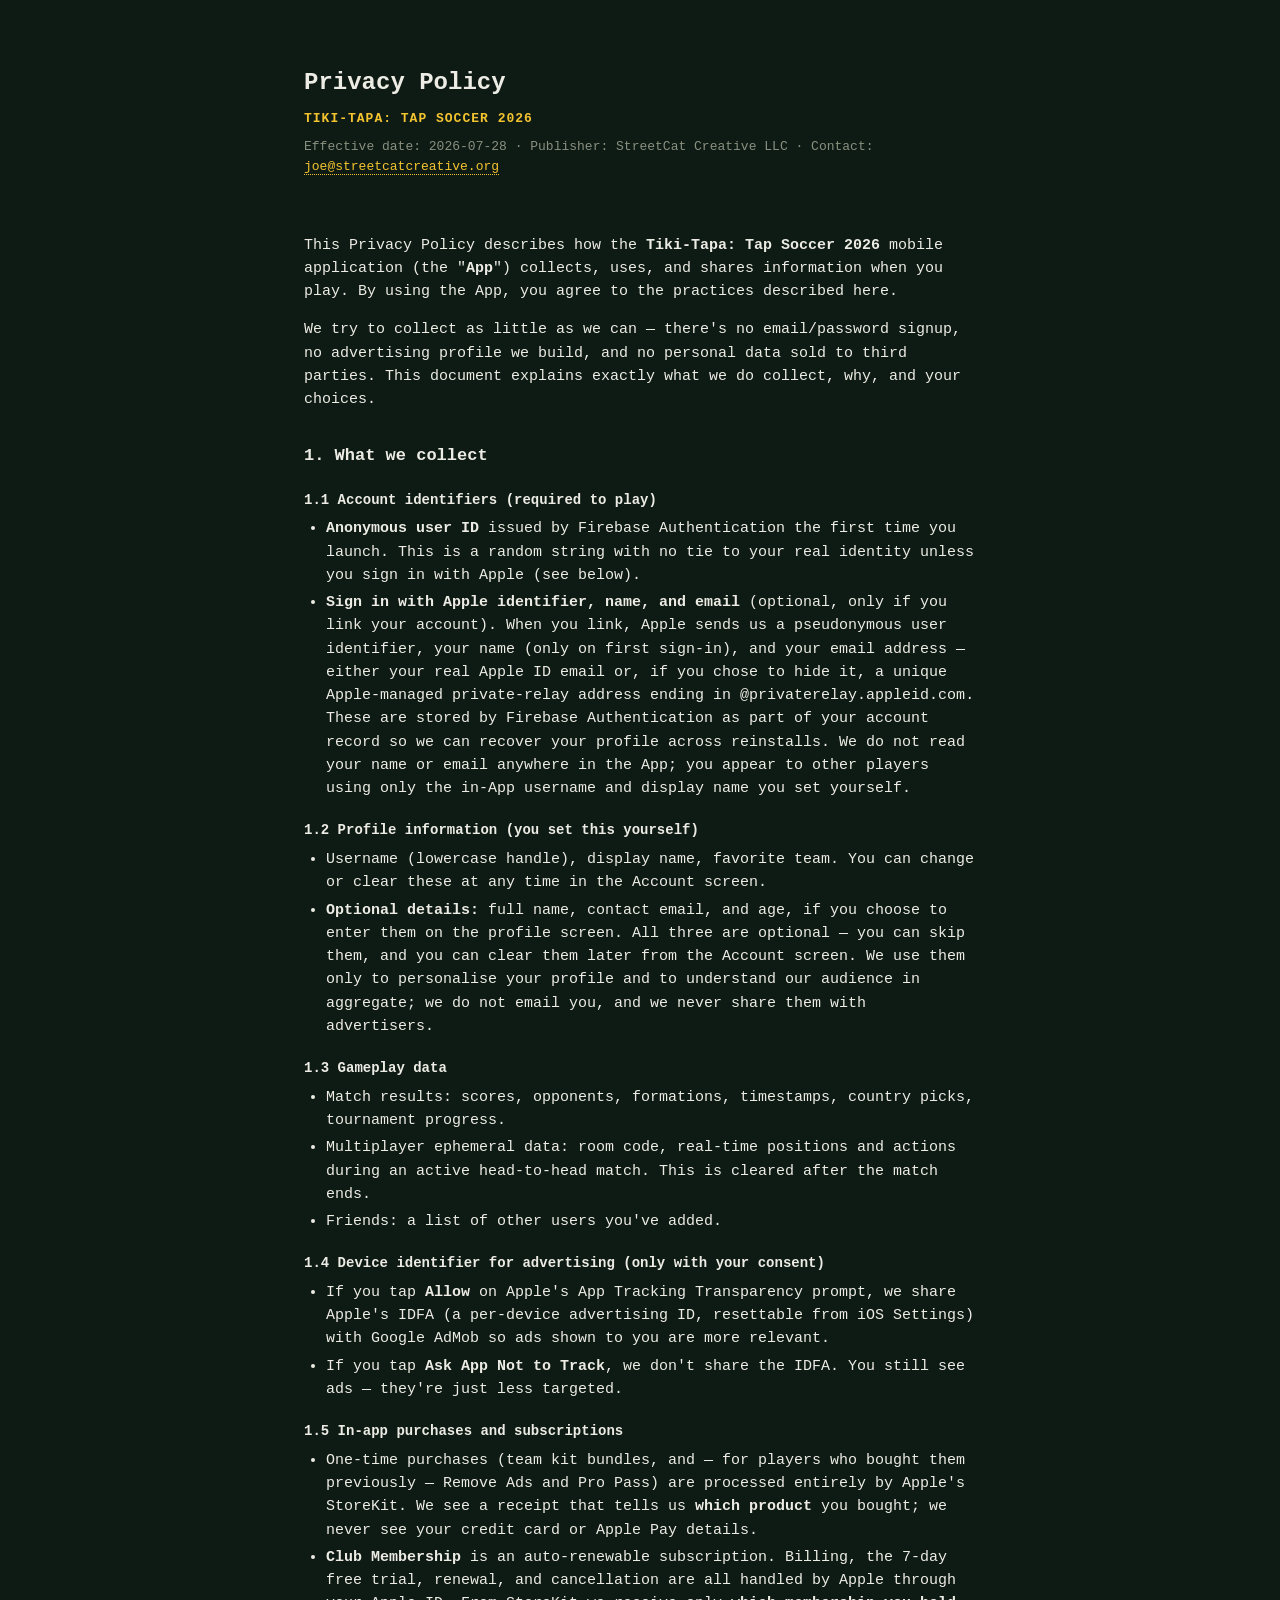
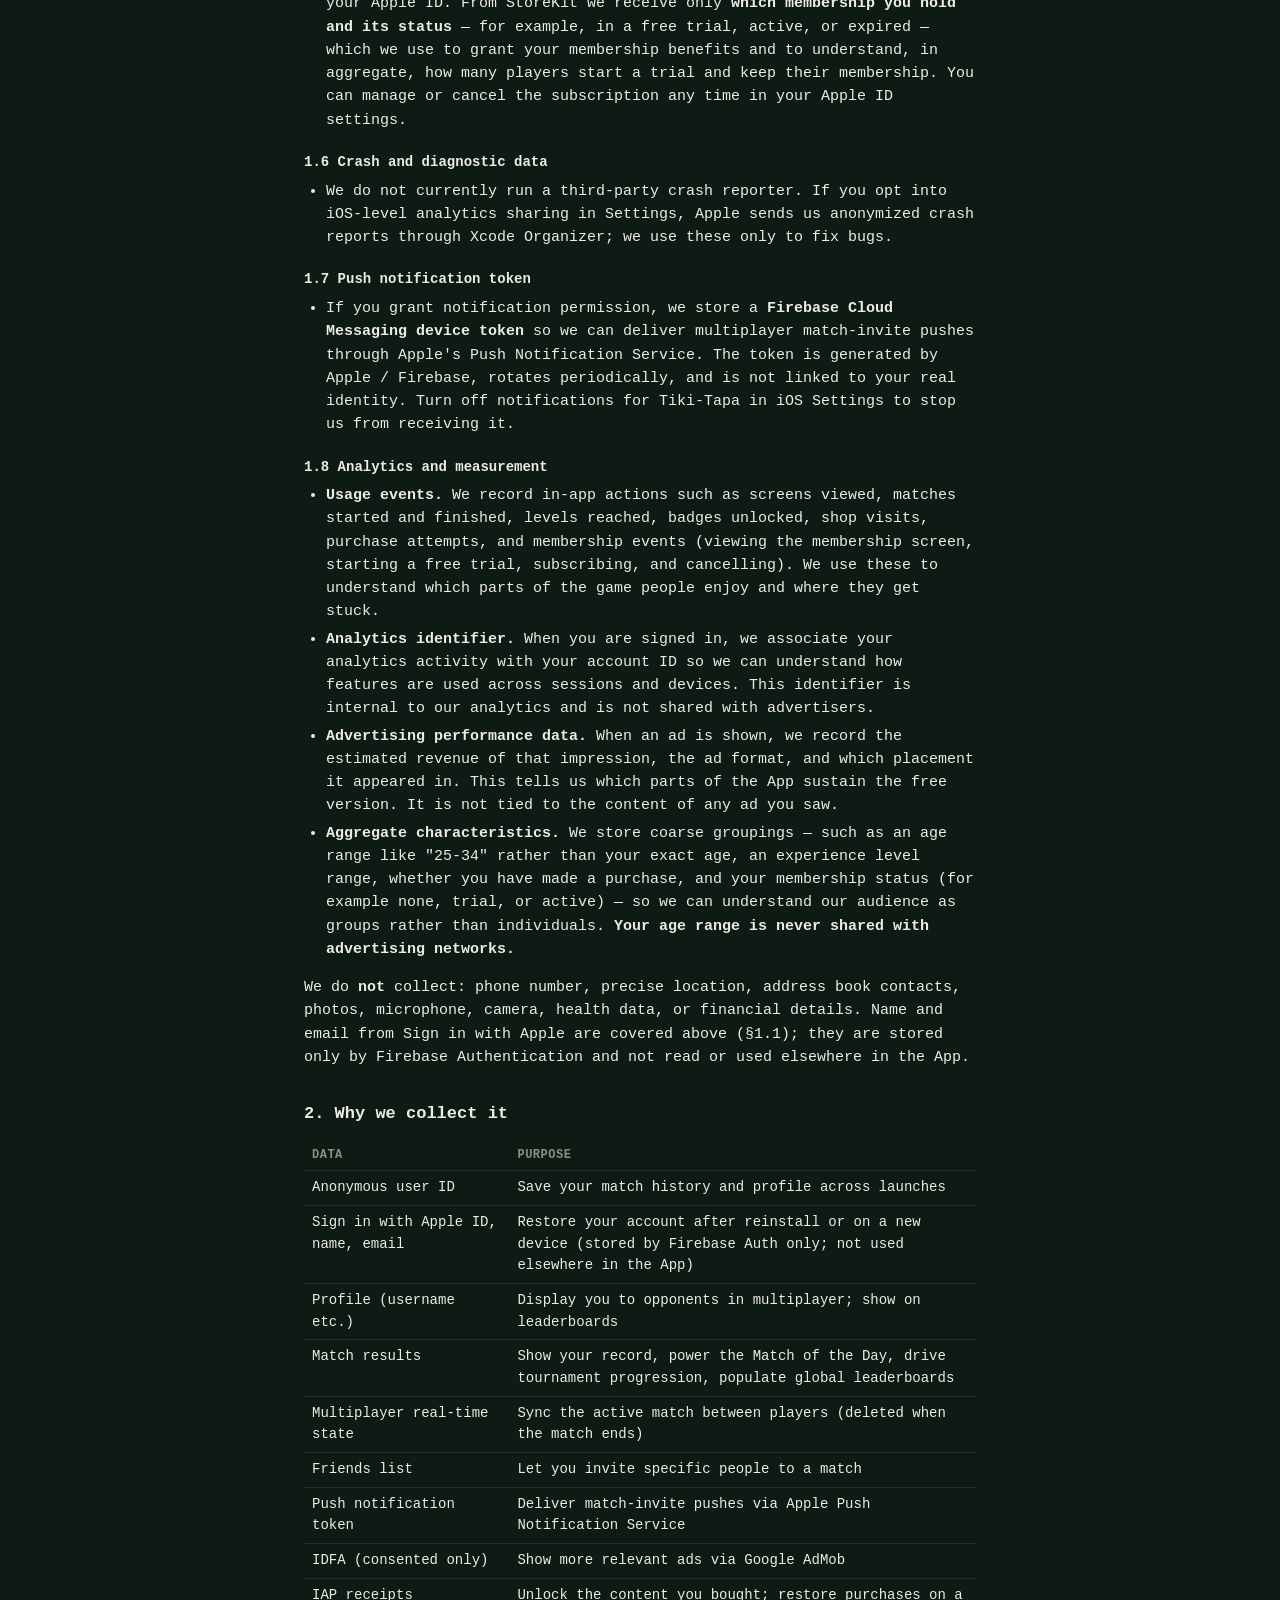
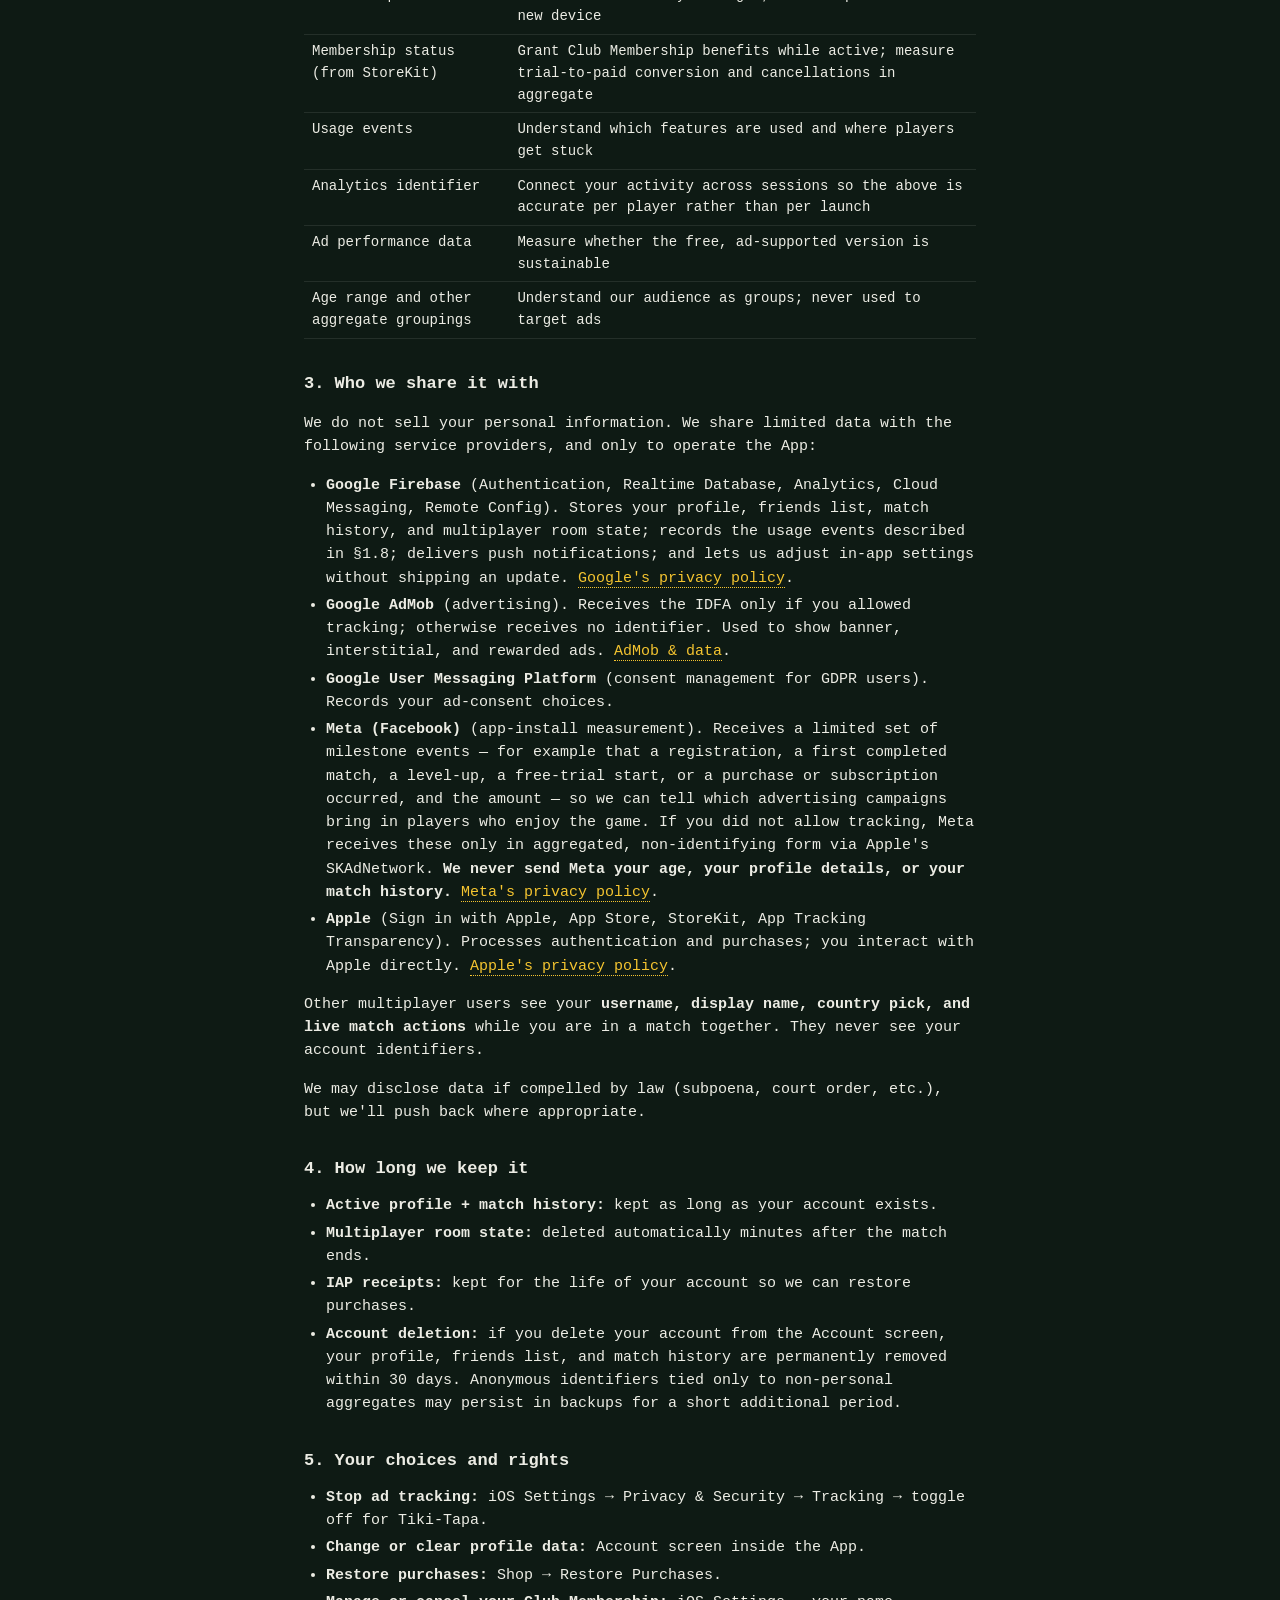
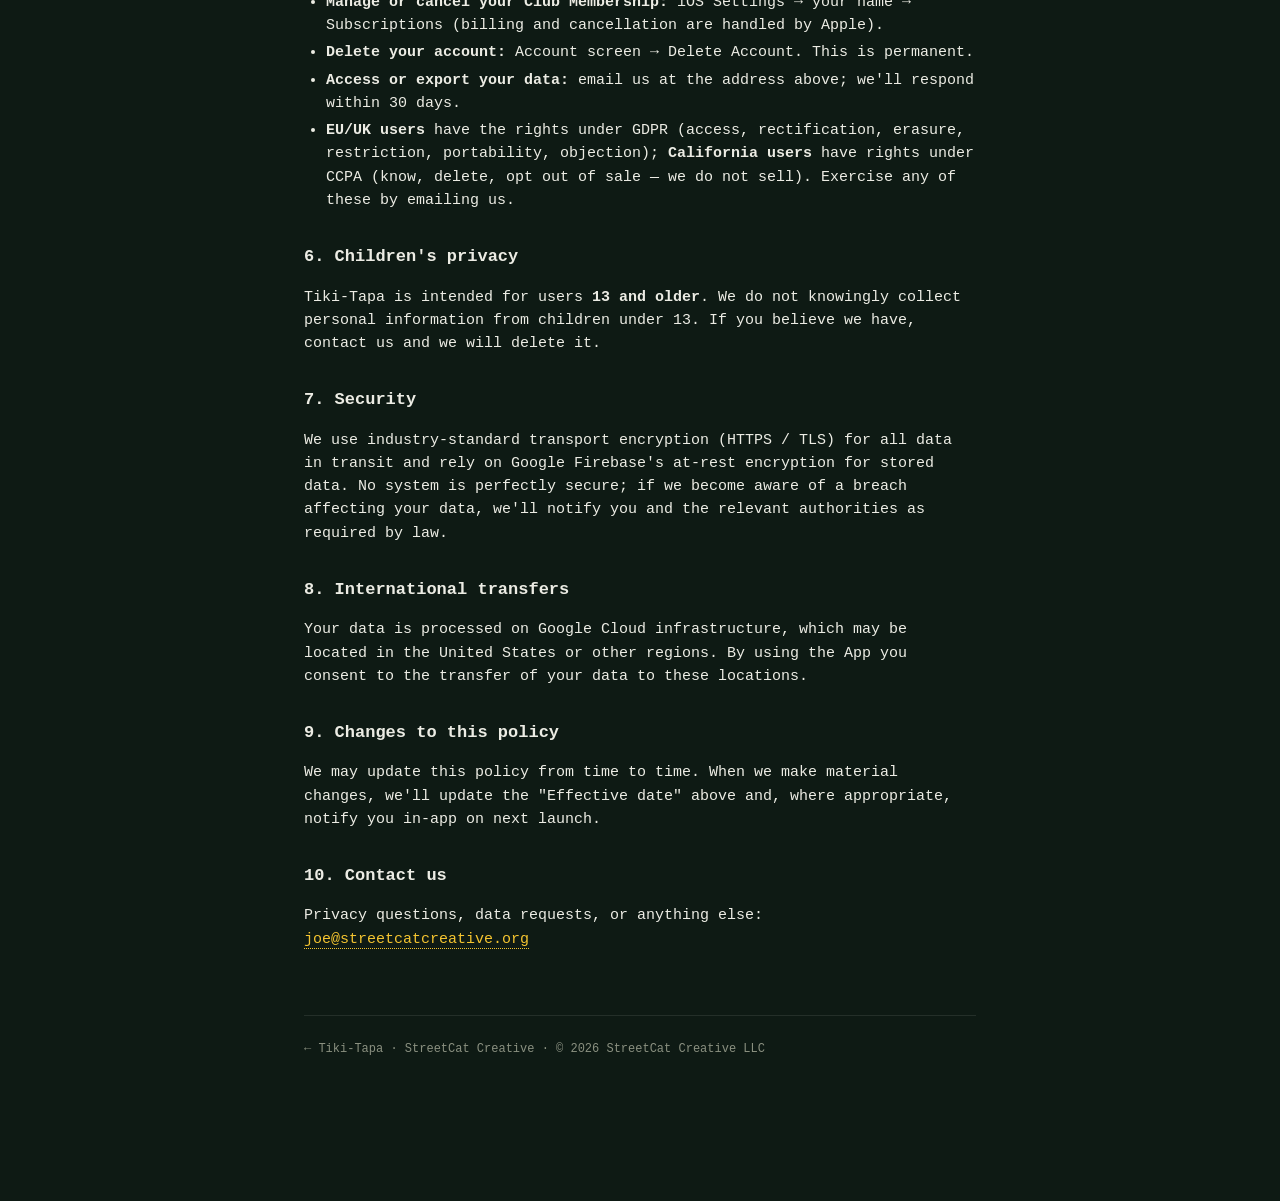
==== commit 976009b8: "Disclose Club Membership subscription in privacy policy Add subscription disclosures to the hosted p" ====
--- a/tikitapa/privacy.html
+++ b/tikitapa/privacy.html
@@ -14,7 +14,7 @@
       <h1>Privacy Policy</h1>
       <p class="tagline">Tiki-Tapa: Tap Soccer 2026</p>
       <p class="effective">
-        Effective date: 2026-06-02 ·
+        Effective date: 2026-07-28 ·
         Publisher: StreetCat Creative LLC ·
         Contact: <a href="mailto:joe@streetcatcreative.org">joe@streetcatcreative.org</a>
       </p>
@@ -74,11 +74,17 @@
         ads — they're just less targeted.</li>
     </ul>
 
-    <h3>1.5 In-app purchases</h3>
-    <ul>
-      <li>Purchases (Remove Ads, Pro Pass, group kit bundles, and the All Kits bundle) are processed
-        entirely by Apple's StoreKit. We see a receipt that tells us <strong>which product</strong> you
-        bought; we never see your credit card or Apple Pay details.</li>
+    <h3>1.5 In-app purchases and subscriptions</h3>
+    <ul>
+      <li>One-time purchases (team kit bundles, and — for players who bought them previously — Remove
+        Ads and Pro Pass) are processed entirely by Apple's StoreKit. We see a receipt that tells us
+        <strong>which product</strong> you bought; we never see your credit card or Apple Pay details.</li>
+      <li><strong>Club Membership</strong> is an auto-renewable subscription. Billing, the 7-day free
+        trial, renewal, and cancellation are all handled by Apple through your Apple ID. From StoreKit
+        we receive only <strong>which membership you hold and its status</strong> — for example, in a
+        free trial, active, or expired — which we use to grant your membership benefits and to
+        understand, in aggregate, how many players start a trial and keep their membership. You can
+        manage or cancel the subscription any time in your Apple ID settings.</li>
     </ul>
 
     <h3>1.6 Crash and diagnostic data</h3>
@@ -100,8 +106,10 @@
     <h3>1.8 Analytics and measurement</h3>
     <ul>
       <li><strong>Usage events.</strong> We record in-app actions such as screens viewed, matches
-        started and finished, levels reached, badges unlocked, shop visits, and purchase attempts. We
-        use these to understand which parts of the game people enjoy and where they get stuck.</li>
+        started and finished, levels reached, badges unlocked, shop visits, purchase attempts, and
+        membership events (viewing the membership screen, starting a free trial, subscribing, and
+        cancelling). We use these to understand which parts of the game people enjoy and where they
+        get stuck.</li>
       <li><strong>Analytics identifier.</strong> When you are signed in, we associate your analytics
         activity with your account ID so we can understand how features are used across sessions and
         devices. This identifier is internal to our analytics and is not shared with advertisers.</li>
@@ -110,8 +118,9 @@
         which parts of the App sustain the free version. It is not tied to the content of any ad you
         saw.</li>
       <li><strong>Aggregate characteristics.</strong> We store coarse groupings — such as an age range
-        like "25-34" rather than your exact age, an experience level range, and whether you have made a
-        purchase — so we can understand our audience as groups rather than individuals.
+        like "25-34" rather than your exact age, an experience level range, whether you have made a
+        purchase, and your membership status (for example none, trial, or active) — so we can understand
+        our audience as groups rather than individuals.
         <strong>Your age range is never shared with advertising networks.</strong></li>
     </ul>
 
@@ -137,6 +146,7 @@
         <tr><td>Push notification token</td><td>Deliver match-invite pushes via Apple Push Notification Service</td></tr>
         <tr><td>IDFA (consented only)</td><td>Show more relevant ads via Google AdMob</td></tr>
         <tr><td>IAP receipts</td><td>Unlock the content you bought; restore purchases on a new device</td></tr>
+        <tr><td>Membership status (from StoreKit)</td><td>Grant Club Membership benefits while active; measure trial-to-paid conversion and cancellations in aggregate</td></tr>
         <tr><td>Usage events</td><td>Understand which features are used and where players get stuck</td></tr>
         <tr><td>Analytics identifier</td><td>Connect your activity across sessions so the above is accurate per player rather than per launch</td></tr>
         <tr><td>Ad performance data</td><td>Measure whether the free, ad-supported version is sustainable</td></tr>
@@ -161,8 +171,8 @@
       <li><strong>Google User Messaging Platform</strong> (consent management for GDPR users). Records
         your ad-consent choices.</li>
       <li><strong>Meta (Facebook)</strong> (app-install measurement). Receives a limited set of
-        milestone events — for example that a registration, a first completed match, a level-up, or a
-        purchase occurred, and the purchase amount — so we can tell which advertising campaigns bring
+        milestone events — for example that a registration, a first completed match, a level-up, a
+        free-trial start, or a purchase or subscription occurred, and the amount — so we can tell which advertising campaigns bring
         in players who enjoy the game. If you did not allow tracking, Meta receives these only in
         aggregated, non-identifying form via Apple's SKAdNetwork. <strong>We never send Meta your age,
         your profile details, or your match history.</strong>
@@ -195,6 +205,8 @@
         for Tiki-Tapa.</li>
       <li><strong>Change or clear profile data:</strong> Account screen inside the App.</li>
       <li><strong>Restore purchases:</strong> Shop → Restore Purchases.</li>
+      <li><strong>Manage or cancel your Club Membership:</strong> iOS Settings → your name →
+        Subscriptions (billing and cancellation are handled by Apple).</li>
       <li><strong>Delete your account:</strong> Account screen → Delete Account. This is permanent.</li>
       <li><strong>Access or export your data:</strong> email us at the address above; we'll respond
         within 30 days.</li>
